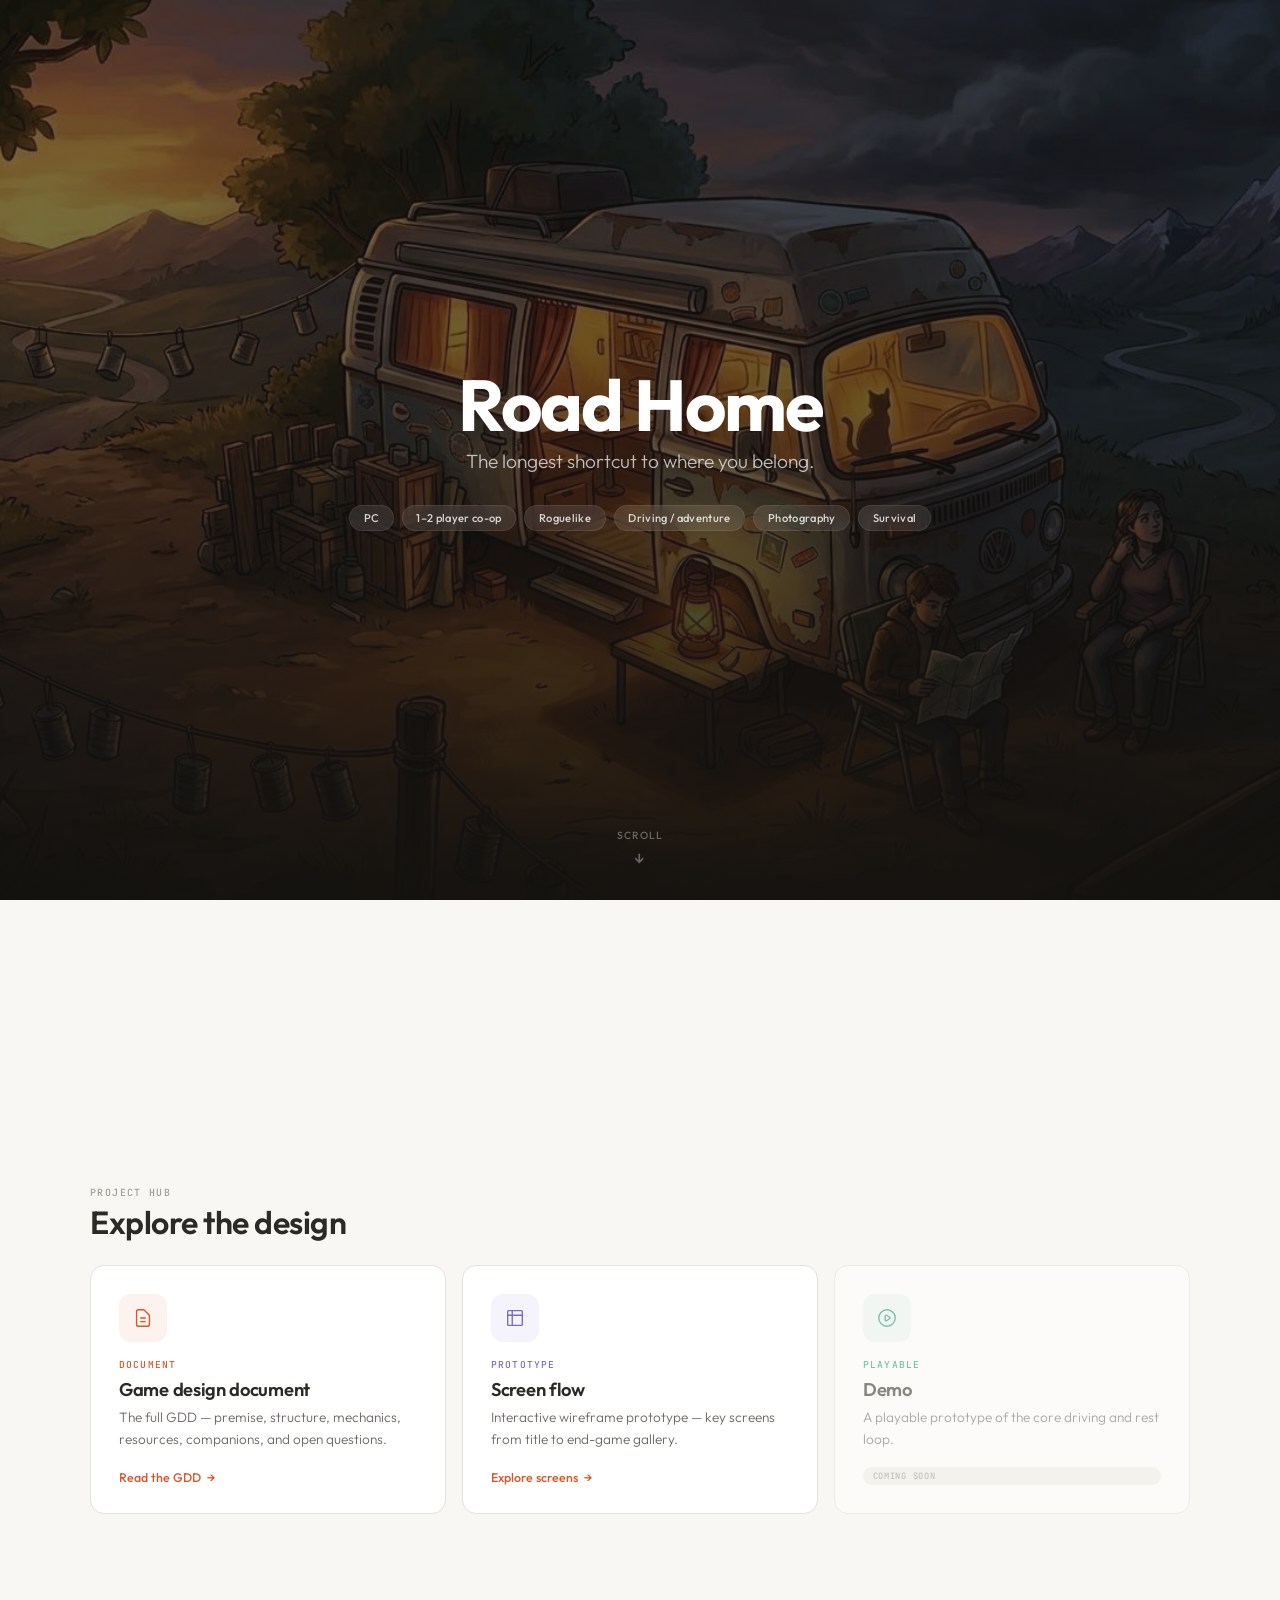
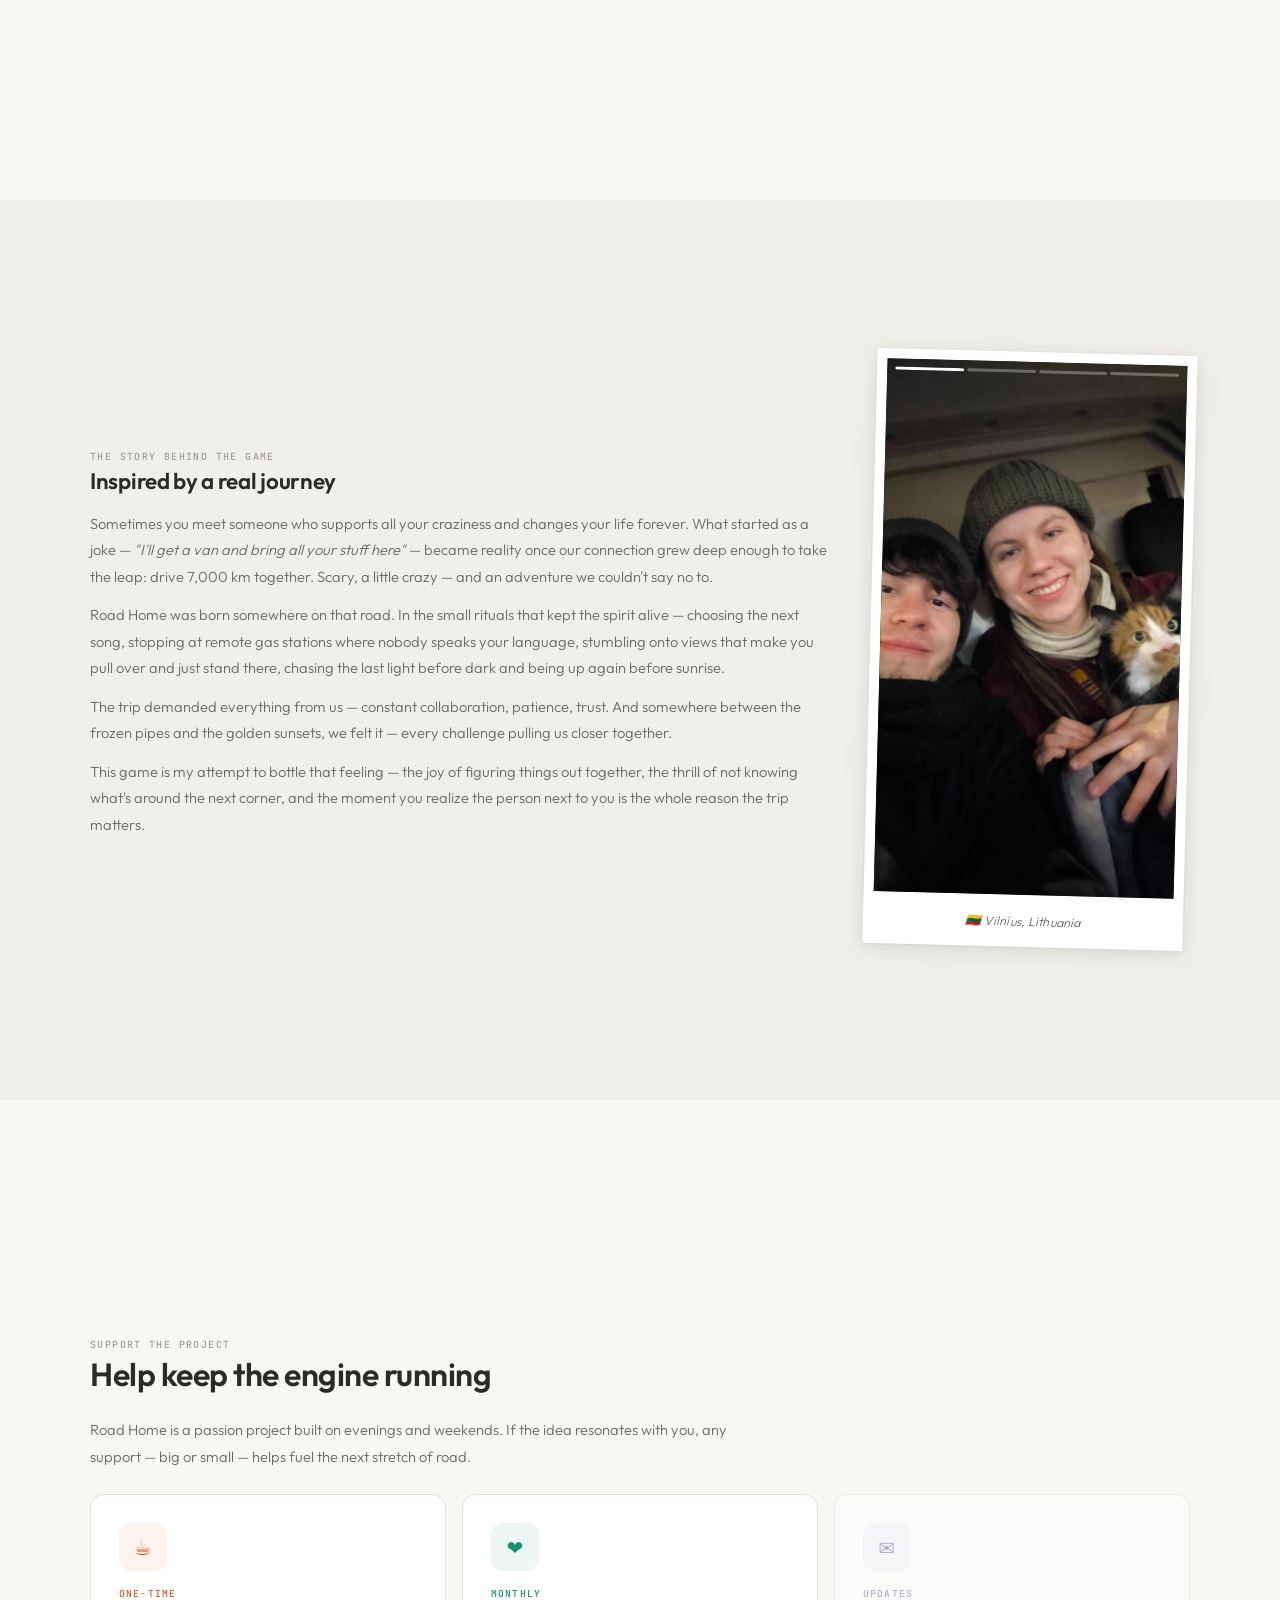
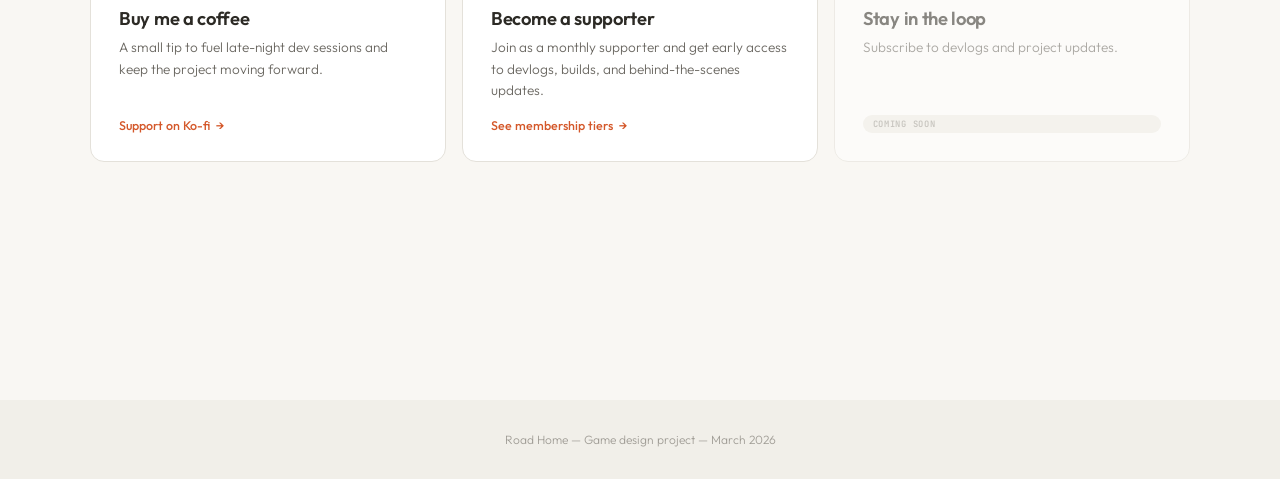
==== index.html @ 2ea9db60 "Update support section title and copy to match road trip theme Co-Authored-By: Claude Opus 4.6 (1M c" ====
<!DOCTYPE html>
<html lang="en">
<head>
<meta charset="UTF-8">
<meta name="viewport" content="width=device-width, initial-scale=1.0">
<title>Road Home — Game Hub</title>
<link href="https://fonts.googleapis.com/css2?family=Outfit:wght@300;400;500;600;700&family=JetBrains+Mono:wght@400;500&display=swap" rel="stylesheet">
<link rel="stylesheet" href="shared-nav.css">
<style>
  :root {
    --bg: #F9F7F3;
    --card: #FFFFFF;
    --surface: #F1EFE9;
    --text: #2C2A25;
    --muted: #6B6862;
    --faint: #A09D96;
    --border: #E4E1DA;
    --accent: #D4582A;
    --accent-soft: rgba(212,88,42,0.08);
    --teal: #1A8F6E;
    --teal-soft: rgba(26,143,110,0.08);
    --purple: #7C6BC4;
    --purple-soft: rgba(124,107,196,0.08);
    --amber: #B8780F;
    --amber-soft: rgba(184,120,15,0.08);
    --font: 'Outfit', system-ui, sans-serif;
    --mono: 'JetBrains Mono', monospace;
  }
  * { margin:0; padding:0; box-sizing:border-box; }
  html {
    overflow-x: hidden;
    background: #1a1815;
    overscroll-behavior-y: none;
  }
  body {
    font-family: var(--font);
    background: #1a1815;
    color: var(--text);
    -webkit-font-smoothing: antialiased;
    overscroll-behavior-y: none;
  }
  ::selection { background: var(--accent); color: #fff; }

  /* Dark theme overrides for nav header */
  .nav-header {
    background: rgba(26,24,21,0.85);
    backdrop-filter: blur(12px);
    -webkit-backdrop-filter: blur(12px);
    border-bottom: 1px solid rgba(255,255,255,0.08);
    opacity: 0;
    pointer-events: none;
    transform: translateY(-100%);
    transition: opacity 0.3s, transform 0.3s;
  }
  .nav-header.visible {
    opacity: 1;
    pointer-events: auto;
    transform: translateY(0);
  }
  .nav-header-title { color: #fff; }
  .nav-header-tabs a { color: rgba(255,255,255,0.5); }
  .nav-header-tabs a:hover { color: #fff; background: rgba(255,255,255,0.08); }
  .nav-sep { color: rgba(255,255,255,0.15); }
  .nav-tab-locked { color: rgba(255,255,255,0.25); }

  .fullscreen {
    min-height: 100vh;
    display: flex;
    align-items: center;
    justify-content: center;
    position: relative;
    overflow: hidden;
  }

  /* === HERO === */
  .hero { background: #1a1815; }
  .hero-bg {
    position: absolute;
    inset: 0;
    background-size: cover;
    background-position: center;
    opacity: 0.7;
  }
  .hero-overlay {
    position: absolute;
    inset: 0;
    background: linear-gradient(to top, rgba(20,18,15,0.95) 0%, rgba(20,18,15,0.5) 50%, rgba(20,18,15,0.3) 100%);
  }
  .hero-content {
    position: relative;
    z-index: 1;
    text-align: center;
    padding: 2rem;
    max-width: 700px;
  }
  .hero h1 {
    font-size: 4.5rem;
    font-weight: 700;
    letter-spacing: -2px;
    line-height: 1;
    color: #fff;
    margin-bottom: 0.5rem;
  }
  .hero .tagline {
    font-size: 1.2rem;
    font-weight: 300;
    color: rgba(255,255,255,0.7);
    margin-bottom: 2rem;
  }
  .hero-meta {
    display: flex;
    justify-content: center;
    gap: 0.5rem;
    flex-wrap: wrap;
  }
  .hero-pill {
    font-size: 0.7rem;
    font-weight: 500;
    padding: 0.3rem 0.85rem;
    border-radius: 100px;
    background: rgba(255,255,255,0.1);
    color: rgba(255,255,255,0.8);
    backdrop-filter: blur(8px);
    border: 1px solid rgba(255,255,255,0.08);
    letter-spacing: 0.03em;
  }
  .scroll-hint {
    position: absolute;
    bottom: 2rem;
    left: 50%;
    transform: translateX(-50%);
    z-index: 1;
    display: flex;
    flex-direction: column;
    align-items: center;
    gap: 0.4rem;
    color: rgba(255,255,255,0.35);
    font-size: 0.65rem;
    letter-spacing: 0.1em;
    text-transform: uppercase;
    font-weight: 500;
    animation: bob 2s ease-in-out infinite;
  }
  @keyframes bob { 0%,100%{transform:translateX(-50%) translateY(0)} 50%{transform:translateX(-50%) translateY(6px)} }
  .scroll-arrow { font-size: 1rem; }

  /* === SECTIONS === */
  .section-screen {
    min-height: 100vh;
    display: flex;
    align-items: center;
    justify-content: center;
    padding: 4rem 2rem;
  }
  .section-inner {
    max-width: 1100px;
    width: 100%;
  }
  .section-label {
    font-family: var(--mono);
    font-size: 0.62rem;
    font-weight: 500;
    text-transform: uppercase;
    letter-spacing: 0.14em;
    color: var(--faint);
    margin-bottom: 0.25rem;
  }
  .section-label + .story-content {
    margin-top: 0;
  }
  .section-title {
    font-size: 2rem;
    font-weight: 600;
    letter-spacing: -0.5px;
    line-height: 1.2;
    margin-bottom: 1.5rem;
  }

  /* === HUB CARDS === */
  .hub-grid {
    display: grid;
    grid-template-columns: 1fr 1fr 1fr;
    gap: 1rem;
  }
  @media (max-width: 700px) { .hub-grid { grid-template-columns: 1fr; } }
  .hub-card {
    background: var(--card);
    border: 1px solid var(--border);
    border-radius: 14px;
    padding: 1.75rem;
    text-decoration: none;
    color: var(--text);
    transition: all 0.2s;
    display: flex;
    flex-direction: column;
    position: relative;
    overflow: hidden;
  }
  .hub-card:hover {
    border-color: var(--accent);
    transform: translateY(-2px);
    box-shadow: 0 8px 30px rgba(0,0,0,0.06);
  }
  .hub-card.disabled {
    opacity: 0.55;
    pointer-events: none;
  }
  .hub-card.disabled:hover {
    border-color: var(--border);
    transform: none;
    box-shadow: none;
  }
  .hub-icon {
    width: 48px;
    height: 48px;
    border-radius: 12px;
    display: flex;
    align-items: center;
    justify-content: center;
    margin-bottom: 1rem;
    font-size: 20px;
  }
  .hub-badge {
    font-family: var(--mono);
    font-size: 0.6rem;
    font-weight: 500;
    text-transform: uppercase;
    letter-spacing: 0.12em;
    margin-bottom: 0.5rem;
  }
  .hub-card h2 {
    font-size: 1.15rem;
    font-weight: 600;
    letter-spacing: -0.3px;
    margin-bottom: 0.4rem;
    line-height: 1.2;
  }
  .hub-card p {
    font-size: 0.85rem;
    color: var(--muted);
    font-weight: 300;
    line-height: 1.6;
    flex: 1;
  }
  .hub-arrow {
    margin-top: 1rem;
    font-size: 0.78rem;
    font-weight: 500;
    color: var(--accent);
    display: flex;
    align-items: center;
    gap: 0.4rem;
    transition: gap 0.15s;
  }
  .hub-card:hover .hub-arrow { gap: 0.6rem; }
  .coming-soon {
    display: inline-block;
    font-family: var(--mono);
    font-size: 0.55rem;
    font-weight: 600;
    text-transform: uppercase;
    letter-spacing: 0.08em;
    padding: 0.2rem 0.6rem;
    border-radius: 100px;
    background: var(--surface);
    color: var(--faint);
    margin-top: 1rem;
  }

  /* === STORY === */
  .story-content {
    display: grid;
    grid-template-columns: 1fr 320px;
    gap: 2.5rem;
    align-items: center;
  }
  @media (max-width: 900px) {
    .story-content { grid-template-columns: 1fr; }
    .story-carousel { justify-self: center; max-width: 300px; }
  }
  .story-text h3 {
    font-size: 1.4rem;
    font-weight: 600;
    margin-top: 0;
    margin-bottom: 1rem;
    letter-spacing: -0.3px;
  }
  .story-text p {
    font-size: 0.92rem;
    color: var(--muted);
    font-weight: 300;
    line-height: 1.8;
    margin-bottom: 0.75rem;
  }

  /* Polaroid carousel */
  .story-carousel {
    position: relative;
    background: #fff;
    padding: 10px 10px 52px;
    box-shadow: 0 4px 24px rgba(0,0,0,0.10), 0 1px 4px rgba(0,0,0,0.06);
    transform: rotate(1.5deg);
  }
  .polaroid-photo-wrap {
    position: relative;
    aspect-ratio: 9/16;
    overflow: hidden;
    background: #1a1815;
  }
  .polaroid-photo-wrap img {
    width: 100%;
    height: 100%;
    object-fit: cover;
    display: block;
    transition: opacity 0.4s ease;
  }
  .polaroid-photo-wrap img.hidden { opacity: 0; position: absolute; inset: 0; }
  .polaroid-photo-wrap img.active { opacity: 1; position: relative; }
  .polaroid-label {
    position: absolute;
    bottom: 0;
    left: 0;
    right: 0;
    height: 52px;
    display: flex;
    align-items: center;
    justify-content: center;
    font-size: 0.78rem;
    font-weight: 300;
    color: var(--muted);
    letter-spacing: 0.02em;
    font-style: italic;
  }

  /* Story progress bars */
  .story-progress {
    display: flex;
    gap: 3px;
    padding: 8px 8px 0;
    position: absolute;
    top: 0;
    left: 0;
    right: 0;
    z-index: 2;
  }
  .story-bar {
    flex: 1;
    height: 2.5px;
    background: rgba(255,255,255,0.3);
    border-radius: 2px;
    overflow: hidden;
    cursor: pointer;
  }
  .story-bar-fill {
    height: 100%;
    background: #fff;
    border-radius: 2px;
    width: 0%;
    transition: width 0.1s linear;
  }
  .story-bar.done .story-bar-fill { width: 100%; }
  .story-bar.active .story-bar-fill { width: 0%; animation: storyFill 5s linear forwards; }

  @keyframes storyFill { from { width: 0%; } to { width: 100%; } }

  /* Tap to navigate */
  .story-nav {
    position: absolute;
    inset: 0;
    display: flex;
    z-index: 1;
  }
  .story-nav-left, .story-nav-right {
    flex: 1;
    cursor: pointer;
  }

  /* === SUPPORT === */
  .support-grid {
    display: grid;
    grid-template-columns: 1fr 1fr 1fr;
    gap: 1rem;
    margin-top: 0.5rem;
  }
  @media (max-width: 700px) { .support-grid { grid-template-columns: 1fr; } }
  .support-card {
    background: var(--card);
    border: 1px solid var(--border);
    border-radius: 14px;
    padding: 1.75rem;
    text-decoration: none;
    color: var(--text);
    transition: all 0.2s;
    display: flex;
    flex-direction: column;
  }
  .support-card:hover {
    border-color: var(--accent);
    transform: translateY(-2px);
    box-shadow: 0 8px 30px rgba(0,0,0,0.06);
  }
  .support-card .hub-icon { margin-bottom: 1rem; }
  .support-card h2 {
    font-size: 1.15rem;
    font-weight: 600;
    letter-spacing: -0.3px;
    margin-bottom: 0.4rem;
    line-height: 1.2;
  }
  .support-card p {
    font-size: 0.85rem;
    color: var(--muted);
    font-weight: 300;
    line-height: 1.6;
    flex: 1;
  }
  .support-card .hub-arrow {
    margin-top: 1rem;
    font-size: 0.78rem;
    font-weight: 500;
    color: var(--accent);
    display: flex;
    align-items: center;
    gap: 0.4rem;
    transition: gap 0.15s;
  }
  .support-card:hover .hub-arrow { gap: 0.6rem; }
  .support-card.disabled {
    opacity: 0.55;
    pointer-events: none;
  }
  .support-card.disabled:hover {
    border-color: var(--border);
    transform: none;
    box-shadow: none;
  }
  .support-text {
    font-size: 0.92rem;
    color: var(--muted);
    font-weight: 300;
    line-height: 1.8;
    margin-bottom: 1.5rem;
    max-width: 640px;
  }

  .footer {
    text-align: center;
    padding: 2rem;
    font-size: 0.75rem;
    color: var(--faint);
    font-weight: 300;
    background: var(--surface);
  }
</style>
</head>
<body>

<script src="shared-nav.js"></script>

<!-- HERO: full screen -->
<div class="fullscreen hero">
  <div class="hero-bg" style="background-image:url('images/van-campsite-night.jpg')"></div>
  <div class="hero-overlay"></div>
  <div class="hero-content">
    <h1>Road Home</h1>
    <p class="tagline">The longest shortcut to where you belong.</p>
    <div class="hero-meta">
      <span class="hero-pill">PC</span>
      <span class="hero-pill">1–2 player co-op</span>
      <span class="hero-pill">Roguelike</span>
      <span class="hero-pill">Driving / adventure</span>
      <span class="hero-pill">Photography</span>
      <span class="hero-pill">Survival</span>
    </div>
  </div>
  <div class="scroll-hint">
    <span>Scroll</span>
    <span class="scroll-arrow">&darr;</span>
  </div>
</div>

<!-- PROJECT HUB: full screen -->
<div class="section-screen" style="background:var(--bg)">
  <div class="section-inner">
    <div class="section-label">Project hub</div>
    <div class="section-title">Explore the design</div>
    <div class="hub-grid">
      <a class="hub-card" href="gdd.html">
        <div class="hub-icon" style="background:var(--accent-soft);color:var(--accent)">
          <svg width="22" height="22" fill="none" stroke="currentColor" stroke-width="1.5" viewBox="0 0 24 24"><path d="M9 12h6m-6 4h6m2 5H7a2 2 0 01-2-2V5a2 2 0 012-2h5.586a1 1 0 01.707.293l5.414 5.414a1 1 0 01.293.707V19a2 2 0 01-2 2z"/></svg>
        </div>
        <div class="hub-badge" style="color:var(--accent)">Document</div>
        <h2>Game design document</h2>
        <p>The full GDD — premise, structure, mechanics, resources, companions, and open questions.</p>
        <div class="hub-arrow">Read the GDD <span>&rarr;</span></div>
      </a>
      <a class="hub-card" href="screen-flow.html">
        <div class="hub-icon" style="background:var(--purple-soft);color:var(--purple)">
          <svg width="22" height="22" fill="none" stroke="currentColor" stroke-width="1.5" viewBox="0 0 24 24"><path d="M4 5a1 1 0 011-1h14a1 1 0 011 1v14a1 1 0 01-1 1H5a1 1 0 01-1-1V5z"/><path d="M4 9h16M9 4v16"/></svg>
        </div>
        <div class="hub-badge" style="color:var(--purple)">Prototype</div>
        <h2>Screen flow</h2>
        <p>Interactive wireframe prototype — key screens from title to end-game gallery.</p>
        <div class="hub-arrow">Explore screens <span>&rarr;</span></div>
      </a>
      <div class="hub-card disabled">
        <div class="hub-icon" style="background:var(--teal-soft);color:var(--teal)">
          <svg width="22" height="22" fill="none" stroke="currentColor" stroke-width="1.5" viewBox="0 0 24 24"><path d="M14.752 11.168l-3.197-2.132A1 1 0 0010 9.87v4.263a1 1 0 001.555.832l3.197-2.132a1 1 0 000-1.664z"/><path d="M21 12a9 9 0 11-18 0 9 9 0 0118 0z"/></svg>
        </div>
        <div class="hub-badge" style="color:var(--teal)">Playable</div>
        <h2>Demo</h2>
        <p>A playable prototype of the core driving and rest loop.</p>
        <div class="coming-soon">Coming soon</div>
      </div>
    </div>
  </div>
</div>

<!-- STORY: full screen -->
<div class="section-screen" style="background:var(--surface)">
  <div class="section-inner">
    <div class="story-content">
      <div class="story-text">
        <div class="section-label">The story behind the game</div>
        <h3>Inspired by a real journey</h3>
        <p>Sometimes you meet someone who supports all your craziness and changes your life forever. What started as a joke — <em>"I'll get a van and bring all your stuff here"</em> — became reality once our connection grew deep enough to take the leap: drive 7,000 km together. Scary, a little crazy — and an adventure we couldn't say no to.</p>
        <p>Road Home was born somewhere on that road. In the small rituals that kept the spirit alive — choosing the next song, stopping at remote gas stations where nobody speaks your language, stumbling onto views that make you pull over and just stand there, chasing the last light before dark and being up again before sunrise.</p>
        <p>The trip demanded everything from us — constant collaboration, patience, trust. And somewhere between the frozen pipes and the golden sunsets, we felt it — every challenge pulling us closer together.</p>
        <p>This game is my attempt to bottle that feeling — the joy of figuring things out together, the thrill of not knowing what's around the next corner, and the moment you realize the person next to you is the whole reason the trip matters.</p>
      </div>
      <div class="story-carousel" id="storyCarousel">
        <div class="polaroid-photo-wrap">
          <div class="story-progress" id="storyProgress"></div>
          <div class="story-nav">
            <div class="story-nav-left" onclick="storyPrev()"></div>
            <div class="story-nav-right" onclick="storyNext()"></div>
          </div>
          <img class="active" src="images/gallery/AAXC3657.JPG" alt="The crew — us and the cat in the van" data-location="🇱🇹 Vilnius, Lithuania">
          <img class="hidden" src="images/gallery/IMG_0976.jpg" alt="Sunset by the road" data-location="🇪🇸 Calella de Palafrugell, Spain">
          <img class="hidden" src="images/gallery/IMG_1047.jpg" alt="Morning coffee with a view" data-location="🇪🇸 Tossa de Mar, Spain">
          <img class="hidden" src="images/gallery/IMG_1834.jpg" alt="Carrying the cat at the station" data-location="🇵🇱 Warsaw, Poland">
        </div>
        <div class="polaroid-label" id="polaroidLabel"></div>
      </div>
    </div>
  </div>
</div>

<!-- SUPPORT -->
<div class="section-screen" style="background:var(--bg)">
  <div class="section-inner">
    <div class="section-label">Support the project</div>
    <div class="section-title">Help keep the engine running</div>
    <p class="support-text">Road Home is a passion project built on evenings and weekends. If the idea resonates with you, any support — big or small — helps fuel the next stretch of road.</p>
    <div class="support-grid">
      <a class="support-card" href="https://ko-fi.com/landosilva" target="_blank">
        <div class="hub-icon" style="background:var(--accent-soft);color:var(--accent);">&#9749;</div>
        <div class="hub-badge" style="color:var(--accent);">One-time</div>
        <h2>Buy me a coffee</h2>
        <p>A small tip to fuel late-night dev sessions and keep the project moving forward.</p>
        <div class="hub-arrow">Support on Ko-fi <span>&rarr;</span></div>
      </a>
      <a class="support-card" href="https://ko-fi.com/landosilva/tiers" target="_blank">
        <div class="hub-icon" style="background:var(--teal-soft);color:var(--teal);">&#10084;</div>
        <div class="hub-badge" style="color:var(--teal);">Monthly</div>
        <h2>Become a supporter</h2>
        <p>Join as a monthly supporter and get early access to devlogs, builds, and behind-the-scenes updates.</p>
        <div class="hub-arrow">See membership tiers <span>&rarr;</span></div>
      </a>
      <div class="support-card disabled">
        <div class="hub-icon" style="background:var(--purple-soft);color:var(--purple);">&#9993;</div>
        <div class="hub-badge" style="color:var(--purple);">Updates</div>
        <h2>Stay in the loop</h2>
        <p>Subscribe to devlogs and project updates.</p>
        <div class="coming-soon">Coming soon</div>
      </div>
    </div>
  </div>
</div>

<div class="footer">Road Home &mdash; Game design project &mdash; March 2026</div>

<script>
const navHeader = document.querySelector('.nav-header');
window.addEventListener('scroll', () => {
  navHeader.classList.toggle('visible', window.scrollY > window.innerHeight * 0.6);
});

// Stories carousel
(function() {
  const carousel = document.getElementById('storyCarousel');
  const photoWrap = carousel.querySelector('.polaroid-photo-wrap');
  const progressBar = document.getElementById('storyProgress');
  const locationLabel = document.getElementById('polaroidLabel');
  let current = 0;
  let timer = null;
  const DURATION = 5000;

  // Shuffle photo order on each page load
  const imgArray = Array.from(photoWrap.querySelectorAll('img'));
  for (let i = imgArray.length - 1; i > 0; i--) {
    const j = Math.floor(Math.random() * (i + 1));
    [imgArray[i], imgArray[j]] = [imgArray[j], imgArray[i]];
  }
  imgArray.forEach((img, i) => {
    img.className = i === 0 ? 'active' : 'hidden';
    photoWrap.appendChild(img);
  });
  const imgs = photoWrap.querySelectorAll('img');

  // Build progress bars
  imgs.forEach((_, i) => {
    const bar = document.createElement('div');
    bar.className = 'story-bar';
    bar.innerHTML = '<div class="story-bar-fill"></div>';
    bar.addEventListener('click', (e) => { e.stopPropagation(); goTo(i); });
    progressBar.appendChild(bar);
  });

  function goTo(index) {
    if (index < 0) index = 0;
    if (index >= imgs.length) index = 0; // loop back
    current = index;
    imgs.forEach((img, i) => {
      img.className = i === current ? 'active' : 'hidden';
    });
    const bars = progressBar.querySelectorAll('.story-bar');
    bars.forEach((bar, i) => {
      bar.className = 'story-bar' + (i < current ? ' done' : i === current ? ' active' : '');
      // Reset animation by cloning
      if (i === current) {
        const fill = bar.querySelector('.story-bar-fill');
        const newFill = fill.cloneNode(true);
        bar.replaceChild(newFill, fill);
        // Force reflow
        void newFill.offsetWidth;
        bar.className = 'story-bar active';
      }
    });
    // Update location label
    locationLabel.textContent = imgs[current].dataset.location || '';
    clearTimeout(timer);
    timer = setTimeout(() => goTo(current + 1), DURATION);
  }

  window.storyNext = () => goTo(current + 1);
  window.storyPrev = () => goTo(current - 1);

  goTo(0);
})();
</script>
</body>
</html>
---- shared-nav.css ----
/* Shared navigation header styles */
.nav-header {
  position: fixed;
  top: 0; left: 0; right: 0;
  height: 48px;
  background: var(--card, #FFFFFF);
  border-bottom: 1px solid var(--border, #E4E1DA);
  display: flex;
  align-items: center;
  justify-content: space-between;
  padding: 0 1.5rem;
  z-index: 200;
  font-size: 0.82rem;
}
.nav-header-title {
  font-weight: 600;
  letter-spacing: -0.3px;
  color: var(--text, #2C2A25);
  font-size: 0.95rem;
  text-decoration: none;
  transition: color 0.15s;
}
.nav-header-title:hover { color: var(--accent, #D4582A); }
.nav-header-tabs {
  display: flex;
  align-items: center;
  gap: 0.25rem;
}
.nav-header-tabs a {
  text-decoration: none;
  color: var(--muted, #6B6862);
  font-size: 0.8rem;
  font-weight: 400;
  padding: 0.35rem 0.75rem;
  border-radius: 6px;
  transition: all 0.15s;
}
.nav-header-tabs a:hover { color: var(--text, #2C2A25); background: var(--surface, #F1EFE9); }
.nav-header-tabs a.active {
  color: var(--accent, #D4582A);
  font-weight: 500;
}
.nav-sep {
  color: var(--border, #E4E1DA);
  font-size: 0.7rem;
  user-select: none;
}
.nav-tab-locked {
  color: var(--faint, #A09D96);
  opacity: 0.5;
  font-size: 0.8rem;
  font-weight: 400;
  padding: 0.35rem 0.75rem;
  cursor: default;
}
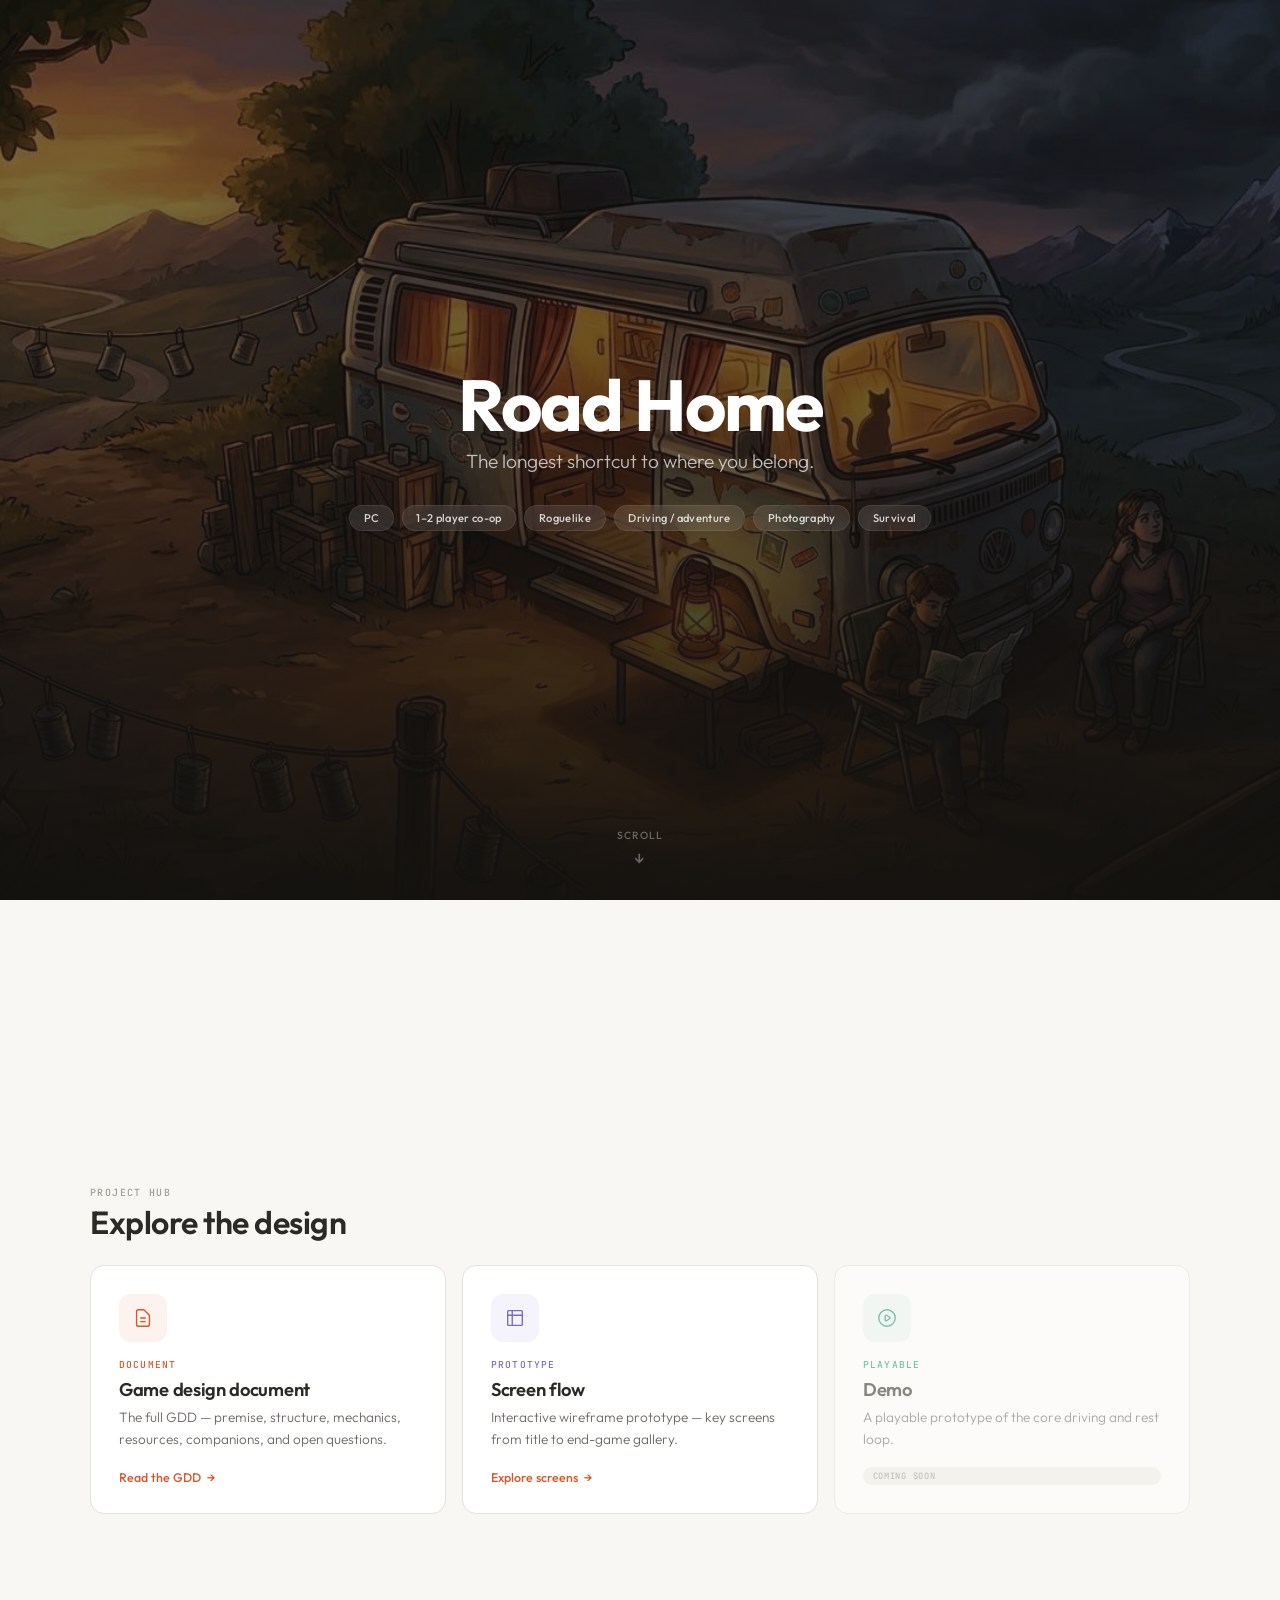
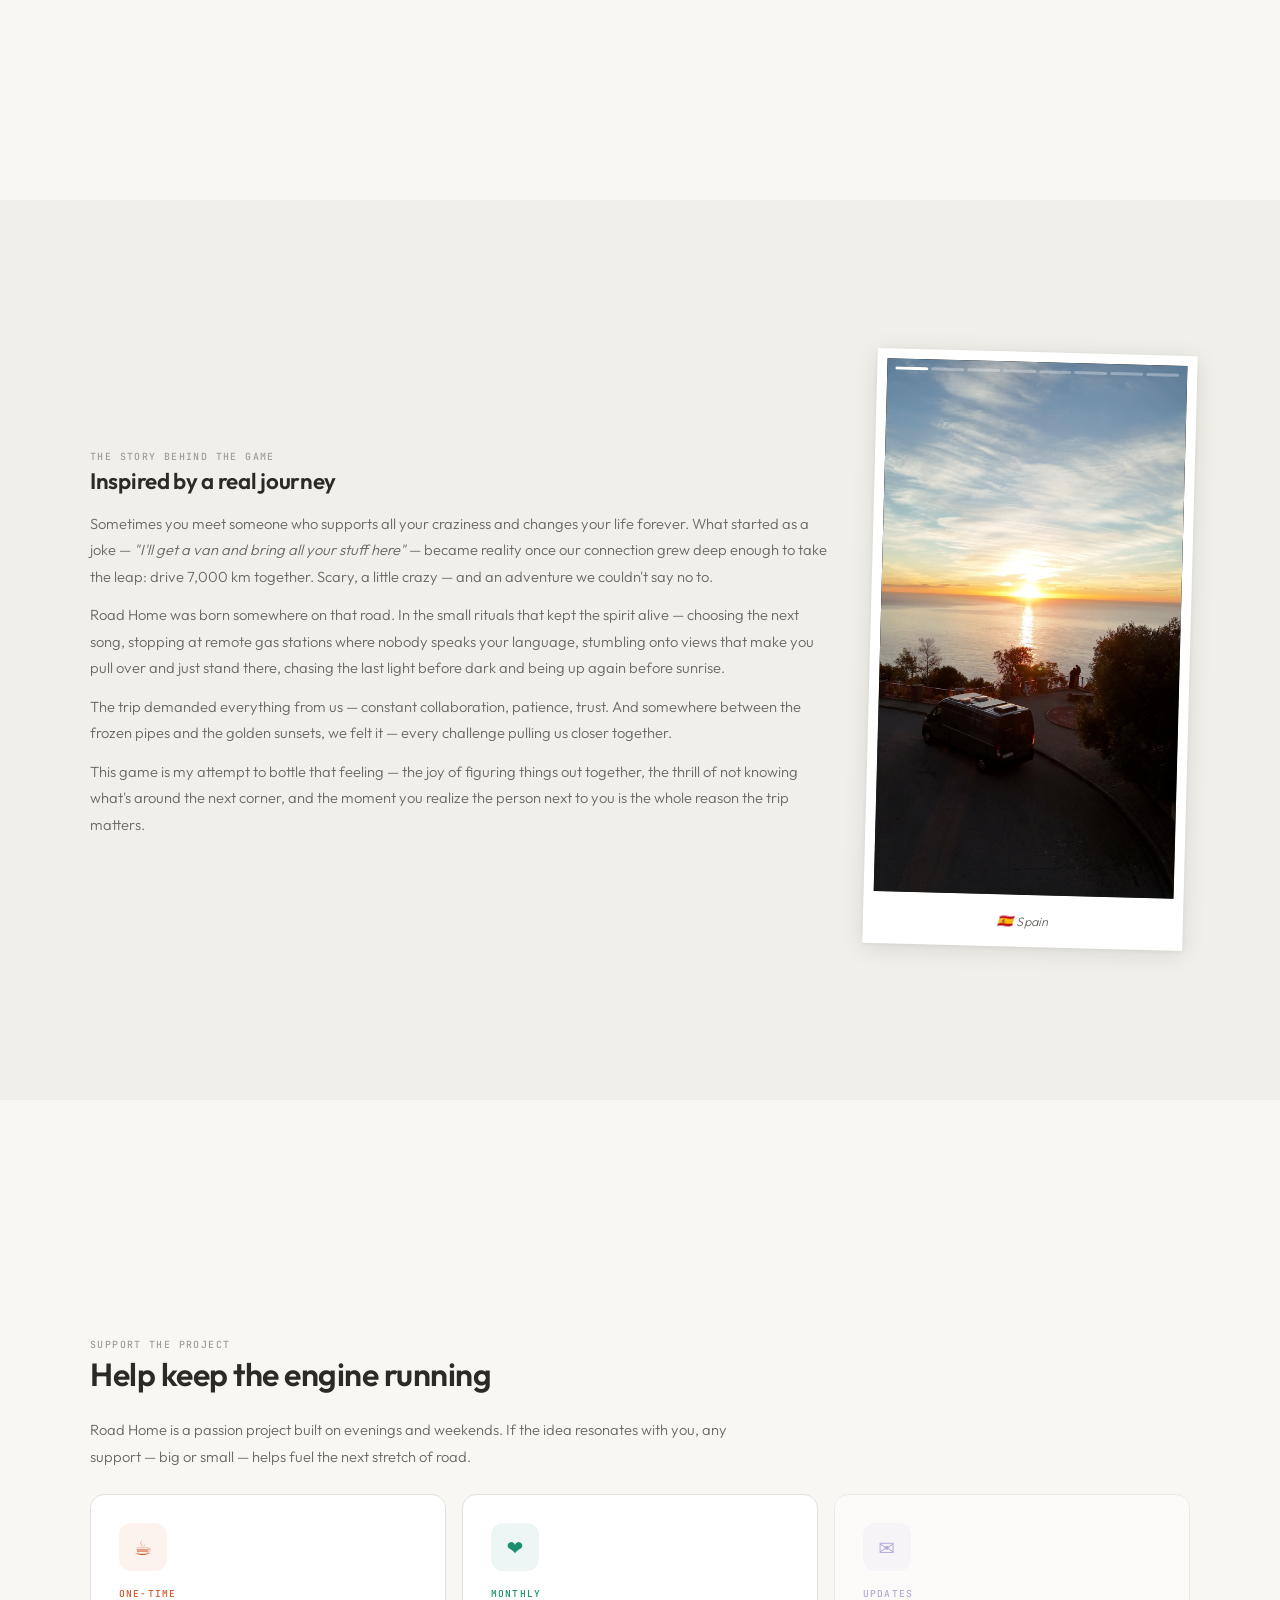
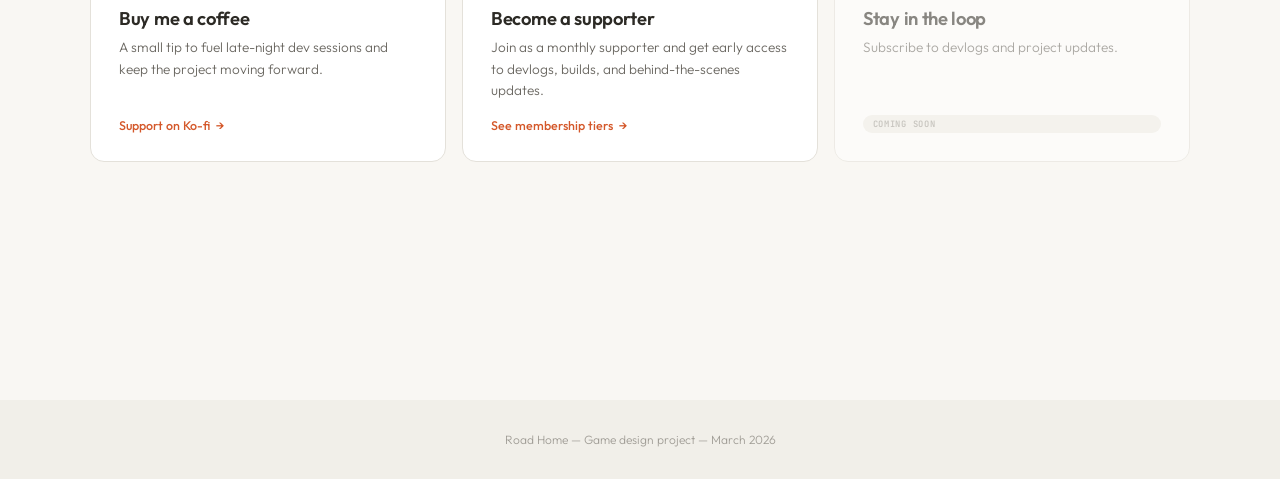
==== commit 6000ee62: "Rename gallery images to descriptive names and update carousel Replaced cryptic camera filenames (AA" ====
--- a/index.html
+++ b/index.html
@@ -535,10 +535,14 @@
             <div class="story-nav-left" onclick="storyPrev()"></div>
             <div class="story-nav-right" onclick="storyNext()"></div>
           </div>
-          <img class="active" src="images/gallery/AAXC3657.JPG" alt="The crew — us and the cat in the van" data-location="🇱🇹 Vilnius, Lithuania">
-          <img class="hidden" src="images/gallery/IMG_0976.jpg" alt="Sunset by the road" data-location="🇪🇸 Calella de Palafrugell, Spain">
-          <img class="hidden" src="images/gallery/IMG_1047.jpg" alt="Morning coffee with a view" data-location="🇪🇸 Tossa de Mar, Spain">
-          <img class="hidden" src="images/gallery/IMG_1834.jpg" alt="Carrying the cat at the station" data-location="🇵🇱 Warsaw, Poland">
+          <img class="active" src="images/gallery/the-crew-in-the-van.jpg" alt="The crew — us and the cat in the van" data-location="🇱🇹 Vilnius, Lithuania">
+          <img class="hidden" src="images/gallery/sunset-by-the-road.jpg" alt="Sunset by the road" data-location="🇪🇸 Calella de Palafrugell, Spain">
+          <img class="hidden" src="images/gallery/van-meets-dinosaur.jpg" alt="The van parked next to a giant dinosaur statue" data-location="🇪🇸 Spain">
+          <img class="hidden" src="images/gallery/love-heart-on-snowy-windshield.jpg" alt="Love heart drawn on the snowy windshield" data-location="🇱🇹 Lithuania">
+          <img class="hidden" src="images/gallery/posing-by-the-alps.jpg" alt="Posing by the van with the Alps behind" data-location="🇦🇹 Austria">
+          <img class="hidden" src="images/gallery/drone-snowy-forest-road.jpg" alt="Drone shot — van on a snowy forest road" data-location="🇱🇹 Lithuania">
+          <img class="hidden" src="images/gallery/drone-crossing-eu-border.jpg" alt="Drone shot — van crossing an EU border" data-location="🇪🇺 EU Border">
+          <img class="hidden" src="images/gallery/sunset-over-the-sea.jpg" alt="Van parked at a viewpoint, sunset over the sea" data-location="🇪🇸 Spain">
         </div>
         <div class="polaroid-label" id="polaroidLabel"></div>
       </div>
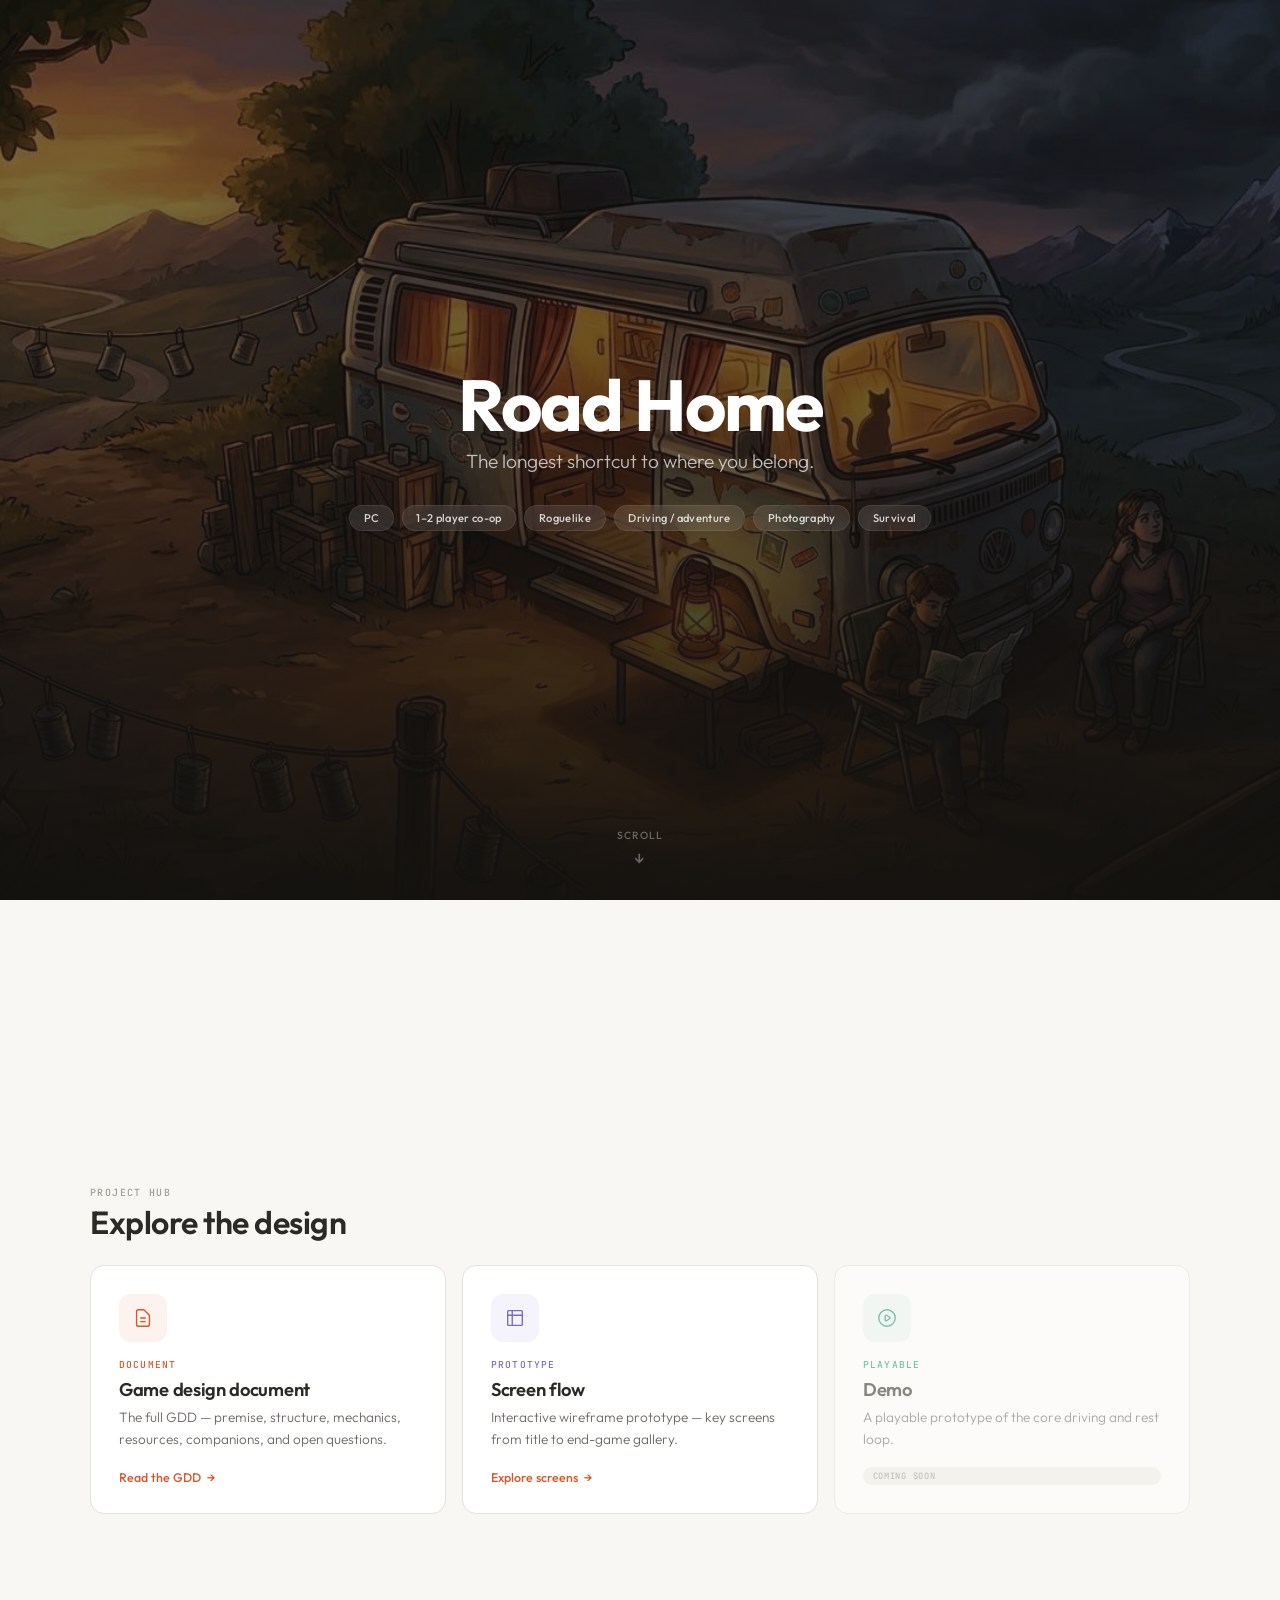
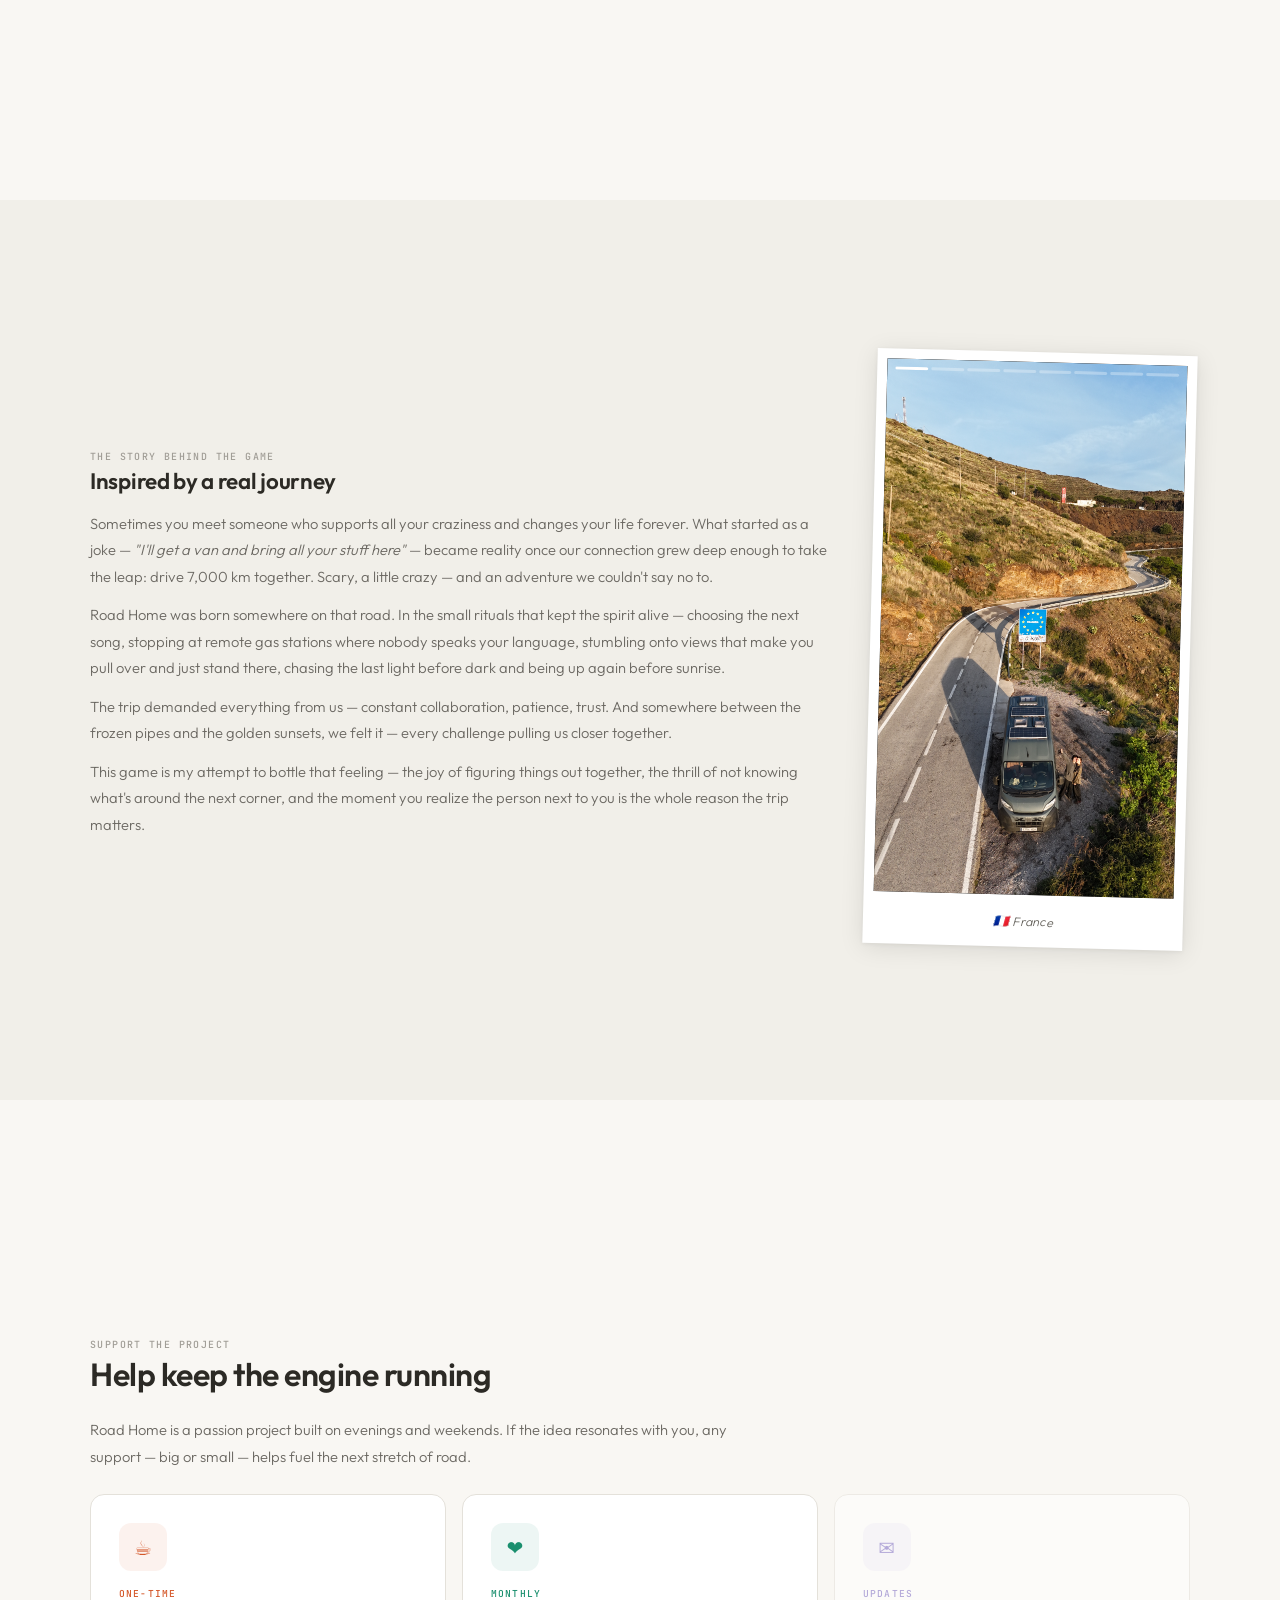
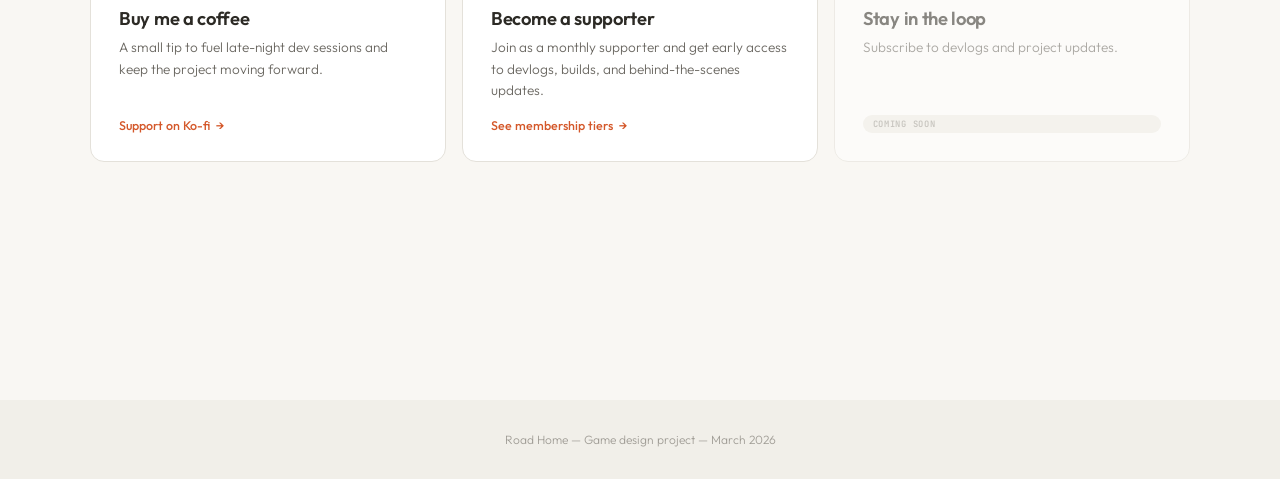
==== commit 9d809064: "Fix gallery locations: dinosaur=Lithuania, border=France, remove city names Co-Authored-By: Claude O" ====
--- a/index.html
+++ b/index.html
@@ -535,13 +535,13 @@
             <div class="story-nav-left" onclick="storyPrev()"></div>
             <div class="story-nav-right" onclick="storyNext()"></div>
           </div>
-          <img class="active" src="images/gallery/the-crew-in-the-van.jpg" alt="The crew — us and the cat in the van" data-location="🇱🇹 Vilnius, Lithuania">
-          <img class="hidden" src="images/gallery/sunset-by-the-road.jpg" alt="Sunset by the road" data-location="🇪🇸 Calella de Palafrugell, Spain">
-          <img class="hidden" src="images/gallery/van-meets-dinosaur.jpg" alt="The van parked next to a giant dinosaur statue" data-location="🇪🇸 Spain">
+          <img class="active" src="images/gallery/the-crew-in-the-van.jpg" alt="The crew — us and the cat in the van" data-location="🇱🇹 Lithuania">
+          <img class="hidden" src="images/gallery/sunset-by-the-road.jpg" alt="Sunset by the road" data-location="🇪🇸 Spain">
+          <img class="hidden" src="images/gallery/van-meets-dinosaur.jpg" alt="The van parked next to a giant dinosaur statue" data-location="🇱🇹 Lithuania">
           <img class="hidden" src="images/gallery/love-heart-on-snowy-windshield.jpg" alt="Love heart drawn on the snowy windshield" data-location="🇱🇹 Lithuania">
           <img class="hidden" src="images/gallery/posing-by-the-alps.jpg" alt="Posing by the van with the Alps behind" data-location="🇦🇹 Austria">
           <img class="hidden" src="images/gallery/drone-snowy-forest-road.jpg" alt="Drone shot — van on a snowy forest road" data-location="🇱🇹 Lithuania">
-          <img class="hidden" src="images/gallery/drone-crossing-eu-border.jpg" alt="Drone shot — van crossing an EU border" data-location="🇪🇺 EU Border">
+          <img class="hidden" src="images/gallery/drone-crossing-eu-border.jpg" alt="Drone shot — van crossing an EU border" data-location="🇫🇷 France">
           <img class="hidden" src="images/gallery/sunset-over-the-sea.jpg" alt="Van parked at a viewpoint, sunset over the sea" data-location="🇪🇸 Spain">
         </div>
         <div class="polaroid-label" id="polaroidLabel"></div>
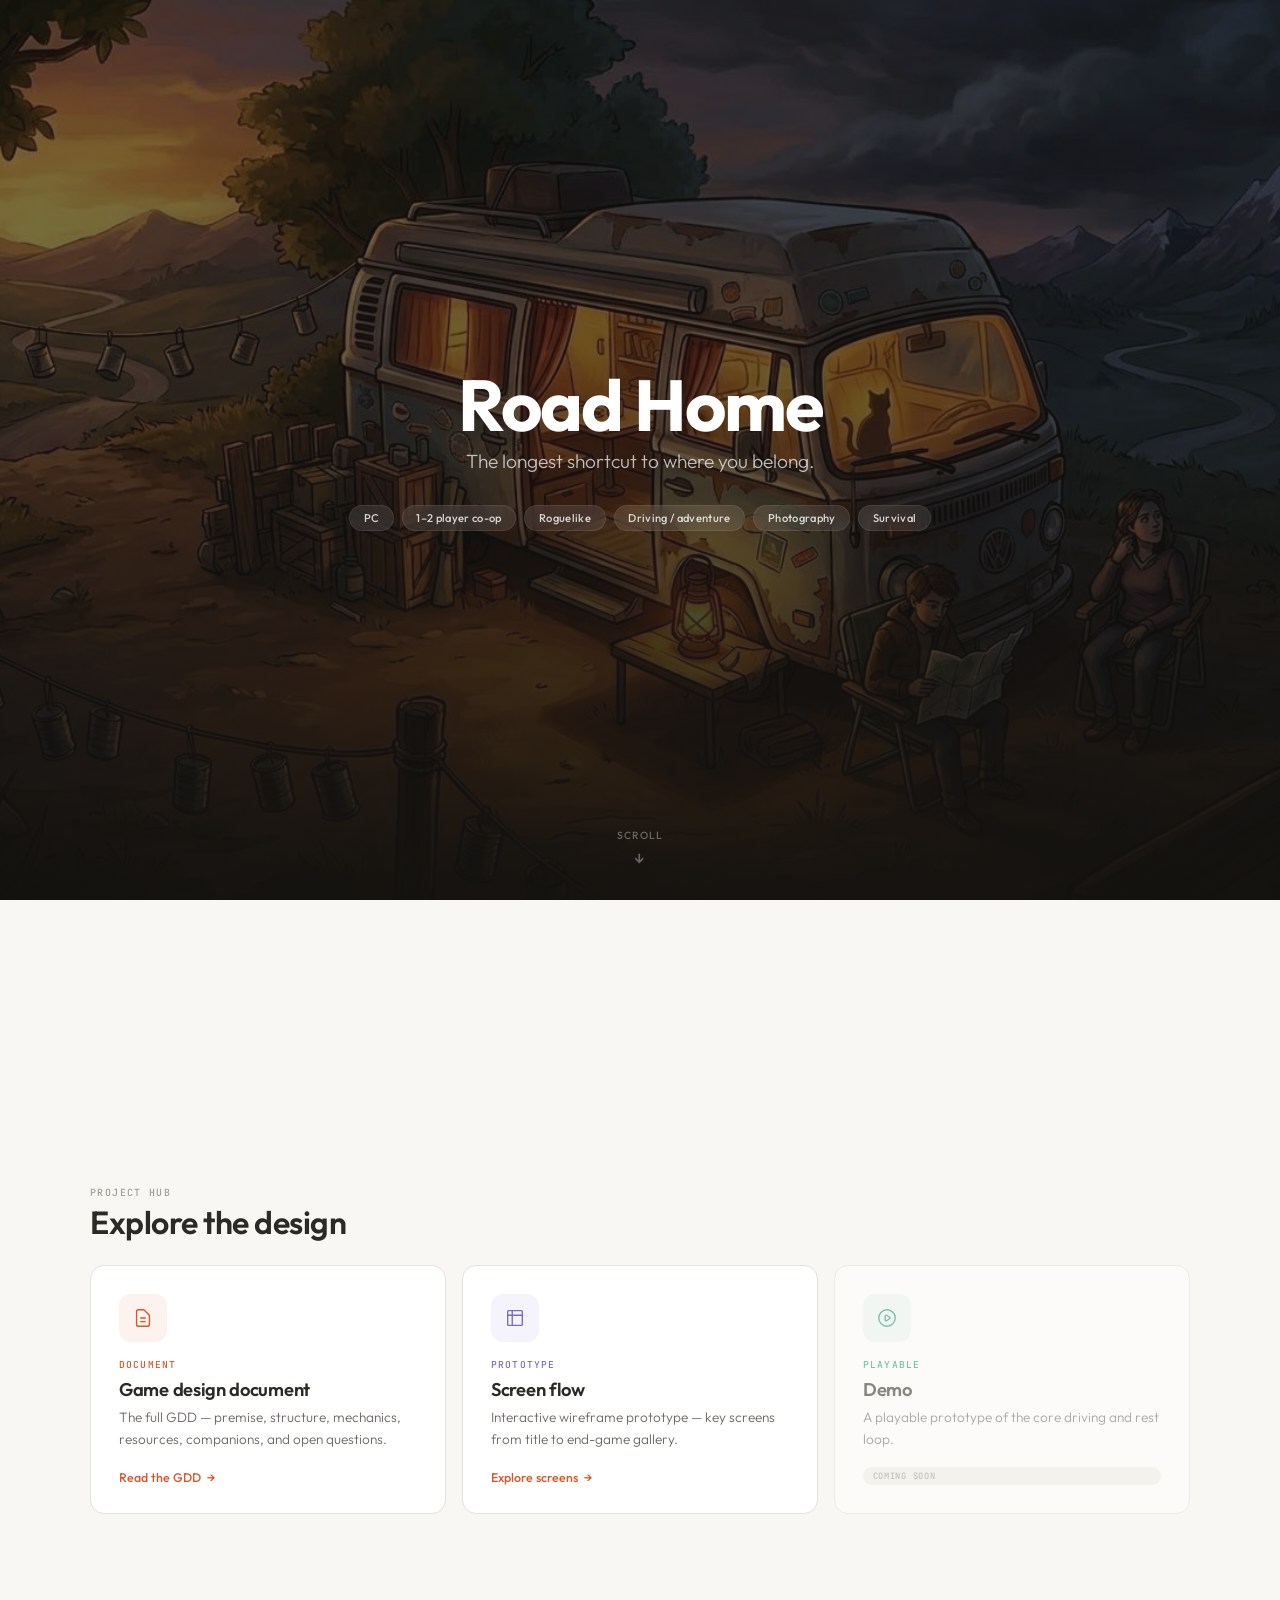
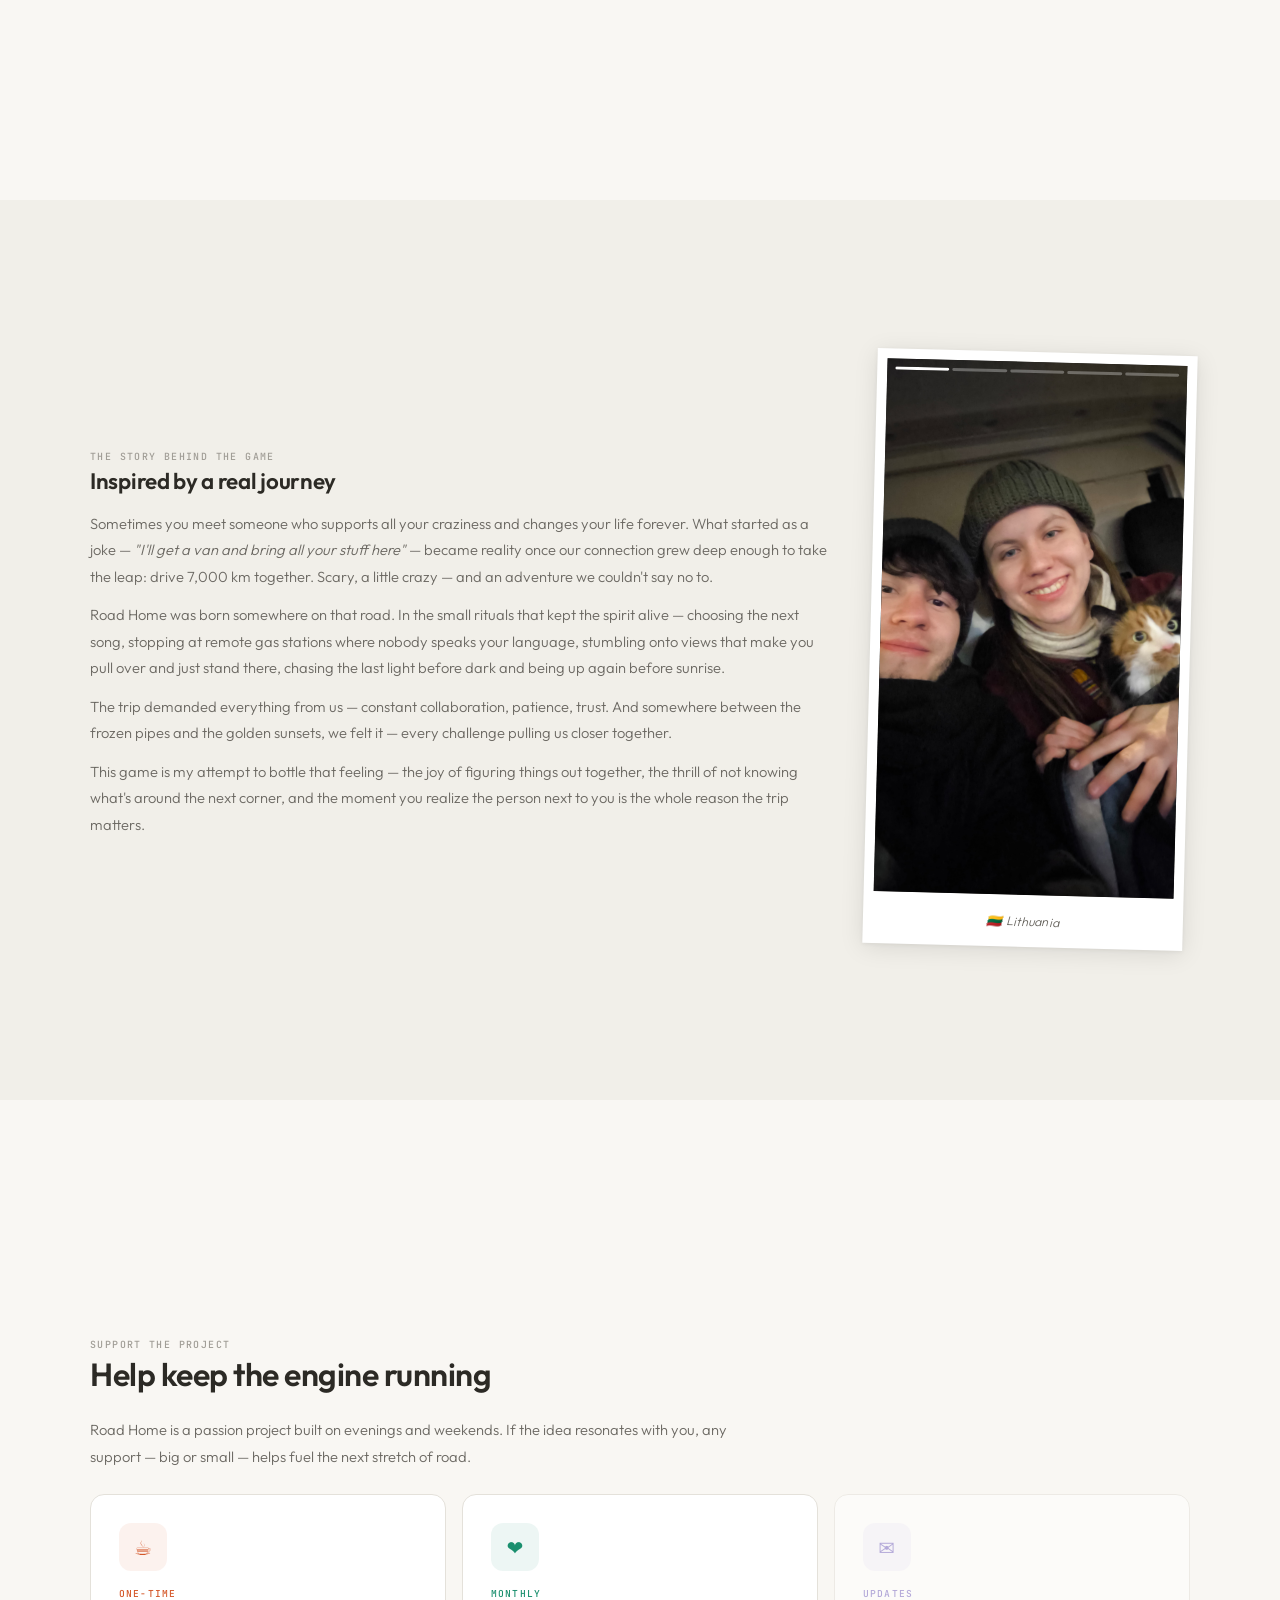
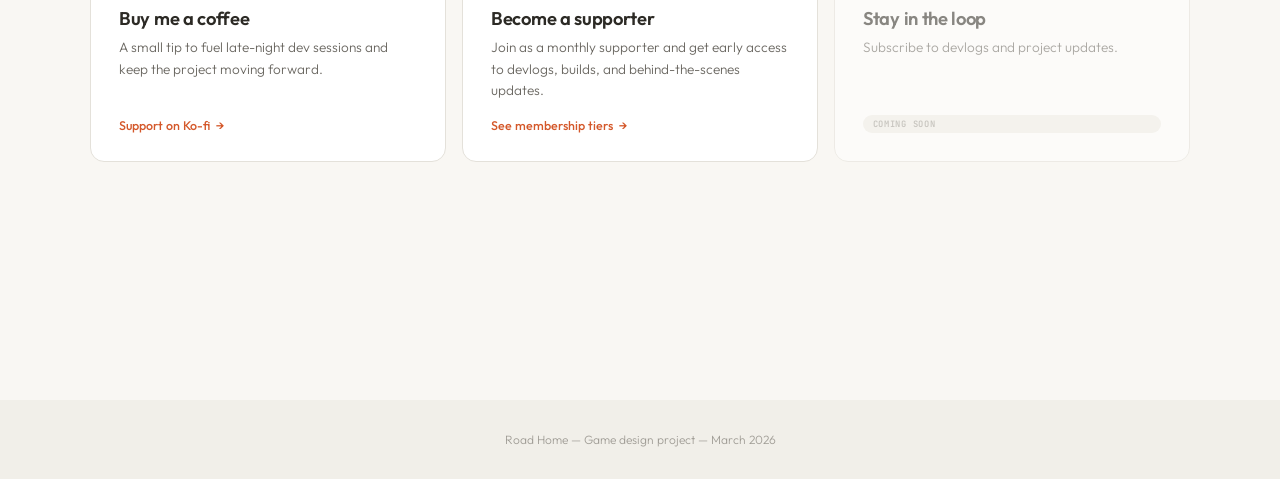
==== commit b97a6e42: "Trim gallery carousel to one image per country (Lithuania gets two) Co-Authored-By: Claude Opus 4.6 " ====
--- a/index.html
+++ b/index.html
@@ -536,13 +536,10 @@
             <div class="story-nav-right" onclick="storyNext()"></div>
           </div>
           <img class="active" src="images/gallery/the-crew-in-the-van.jpg" alt="The crew — us and the cat in the van" data-location="🇱🇹 Lithuania">
-          <img class="hidden" src="images/gallery/sunset-by-the-road.jpg" alt="Sunset by the road" data-location="🇪🇸 Spain">
-          <img class="hidden" src="images/gallery/van-meets-dinosaur.jpg" alt="The van parked next to a giant dinosaur statue" data-location="🇱🇹 Lithuania">
-          <img class="hidden" src="images/gallery/love-heart-on-snowy-windshield.jpg" alt="Love heart drawn on the snowy windshield" data-location="🇱🇹 Lithuania">
+          <img class="hidden" src="images/gallery/drone-snowy-forest-road.jpg" alt="Drone shot — van on a snowy forest road" data-location="🇱🇹 Lithuania">
+          <img class="hidden" src="images/gallery/sunset-over-the-sea.jpg" alt="Van parked at a viewpoint, sunset over the sea" data-location="🇪🇸 Spain">
           <img class="hidden" src="images/gallery/posing-by-the-alps.jpg" alt="Posing by the van with the Alps behind" data-location="🇦🇹 Austria">
-          <img class="hidden" src="images/gallery/drone-snowy-forest-road.jpg" alt="Drone shot — van on a snowy forest road" data-location="🇱🇹 Lithuania">
           <img class="hidden" src="images/gallery/drone-crossing-eu-border.jpg" alt="Drone shot — van crossing an EU border" data-location="🇫🇷 France">
-          <img class="hidden" src="images/gallery/sunset-over-the-sea.jpg" alt="Van parked at a viewpoint, sunset over the sea" data-location="🇪🇸 Spain">
         </div>
         <div class="polaroid-label" id="polaroidLabel"></div>
       </div>
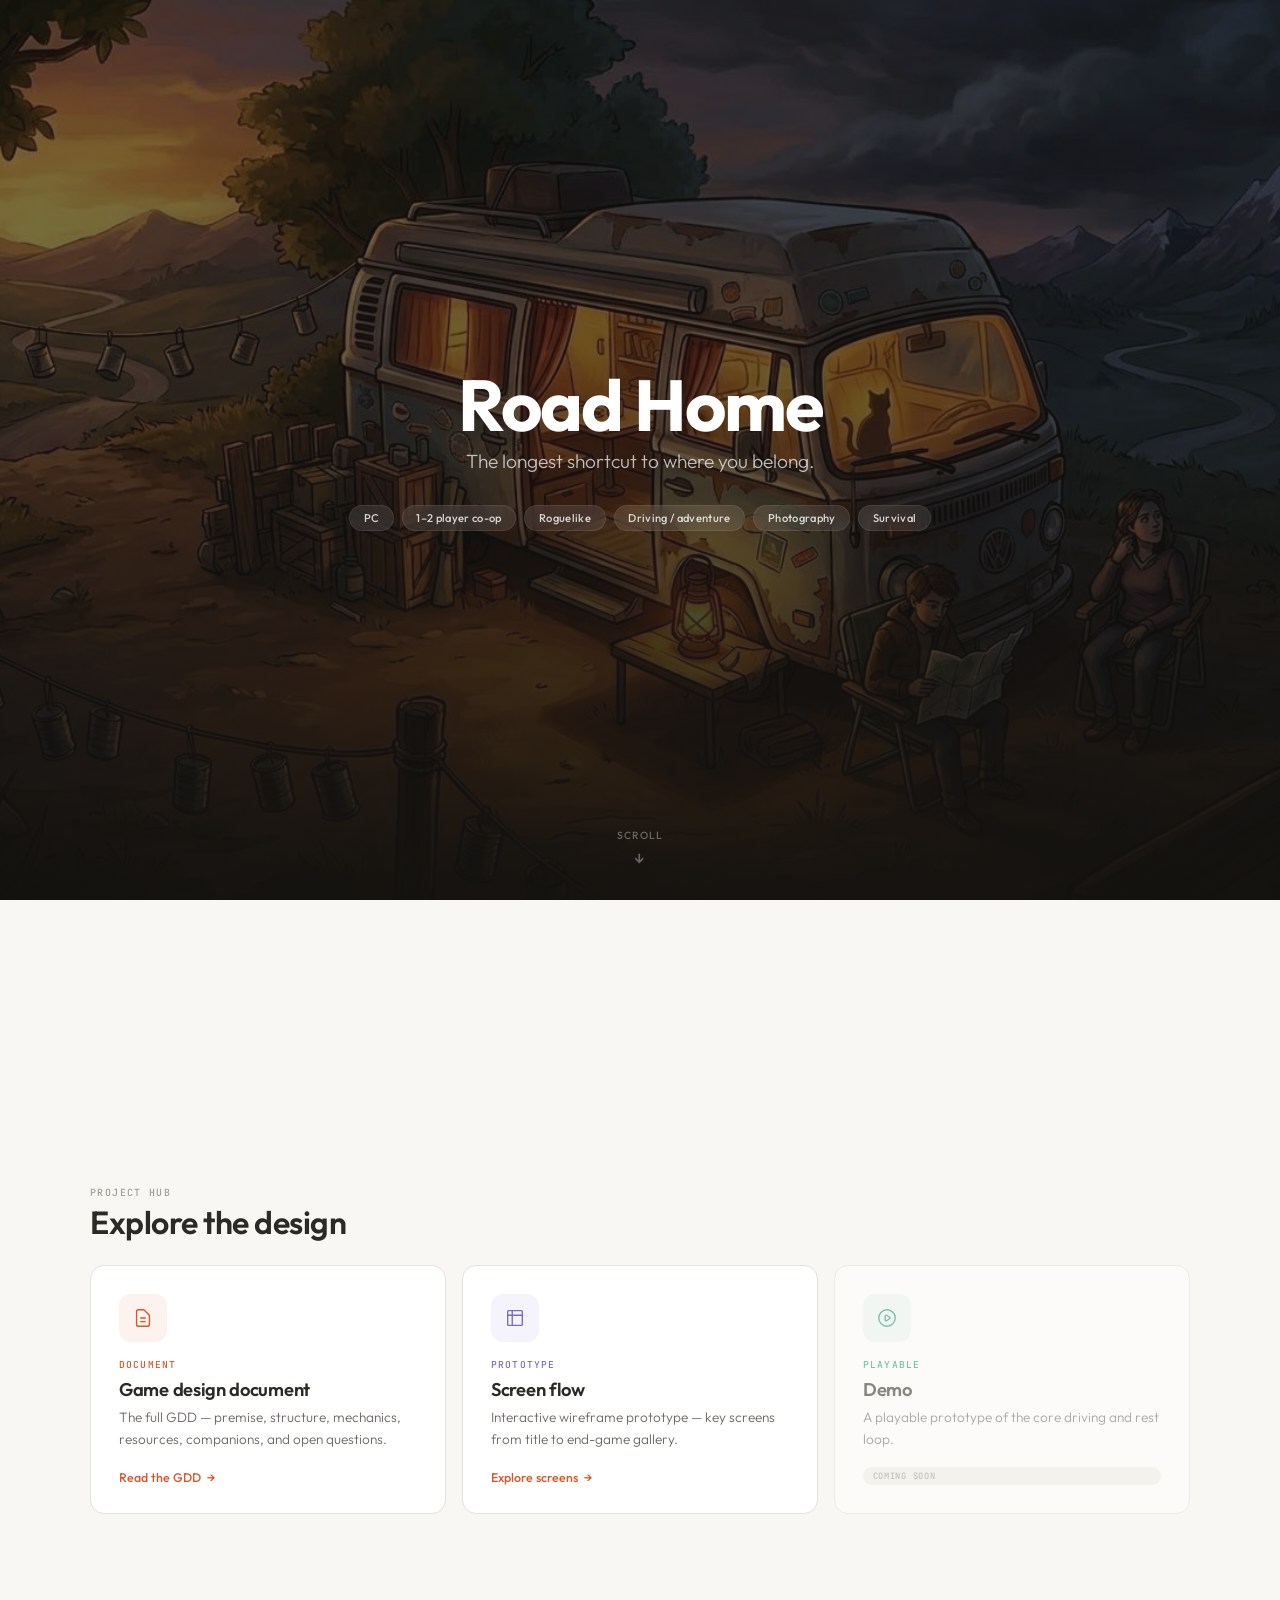
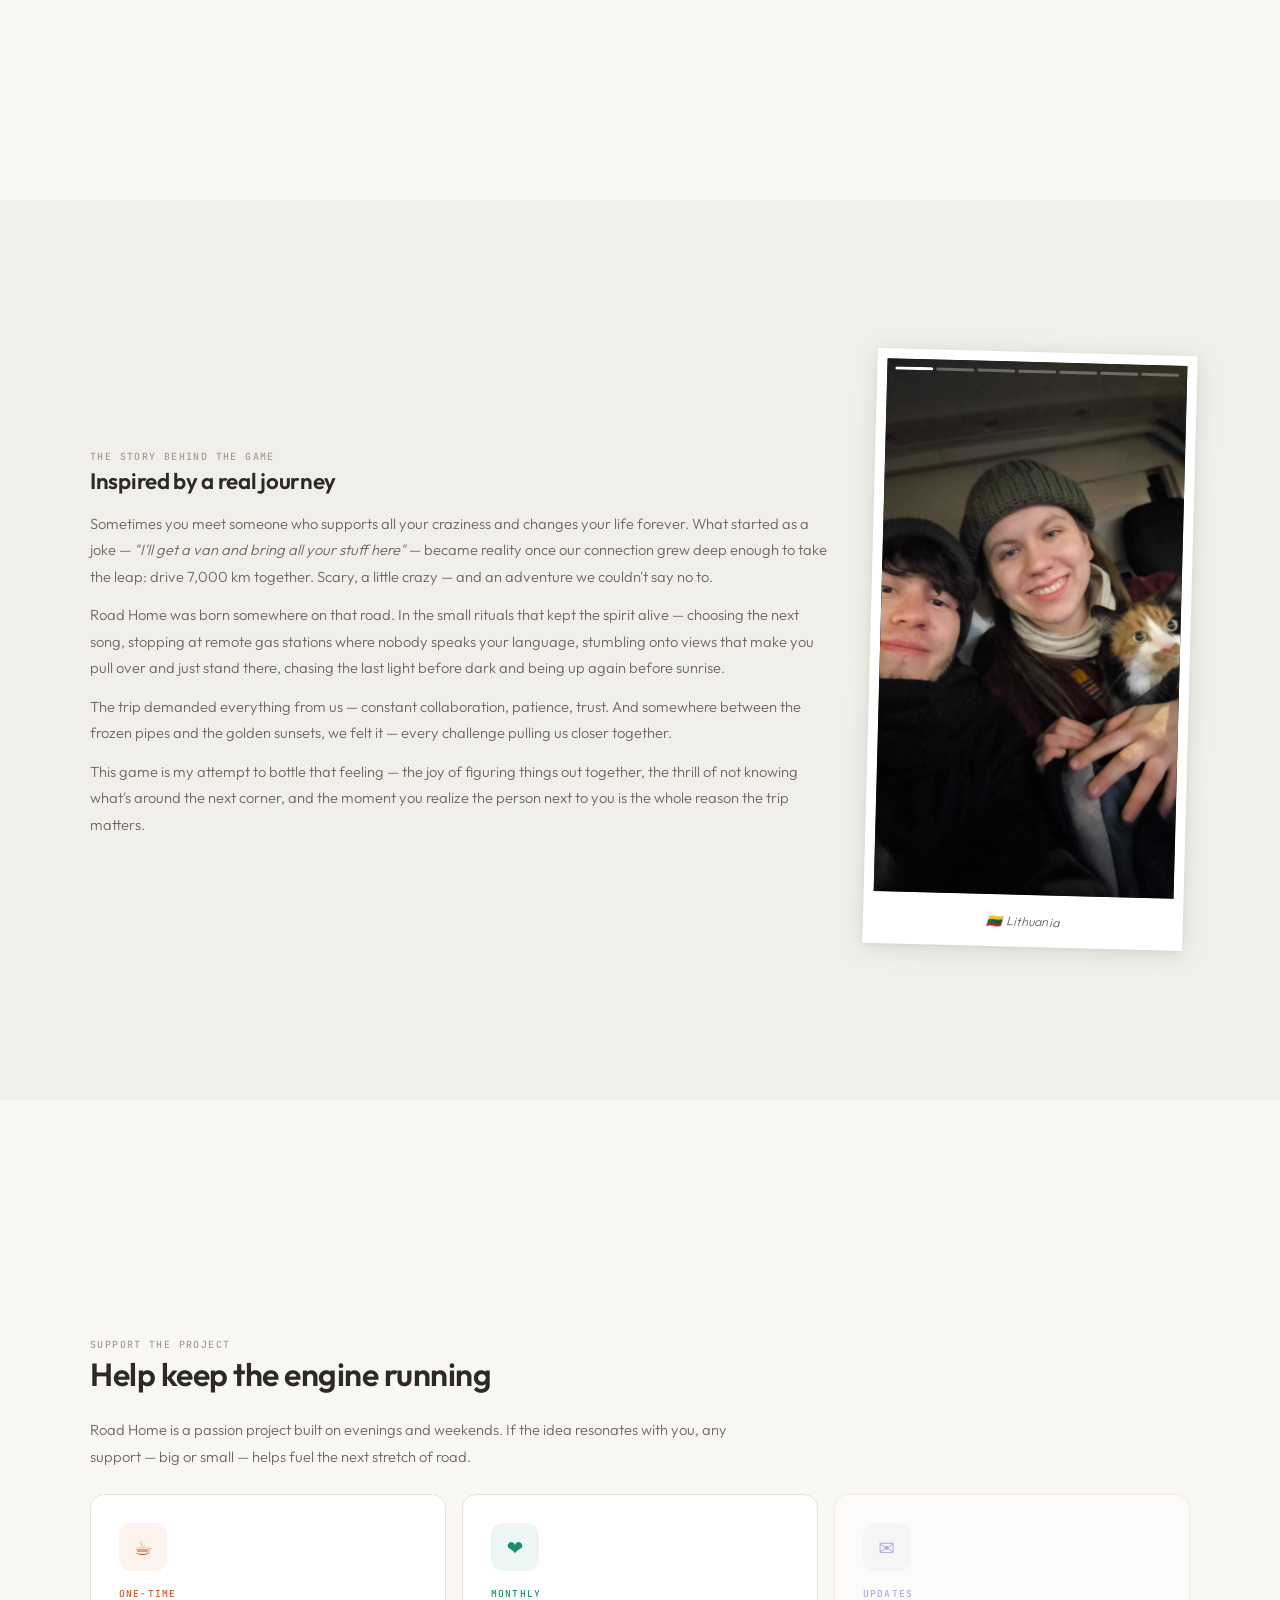
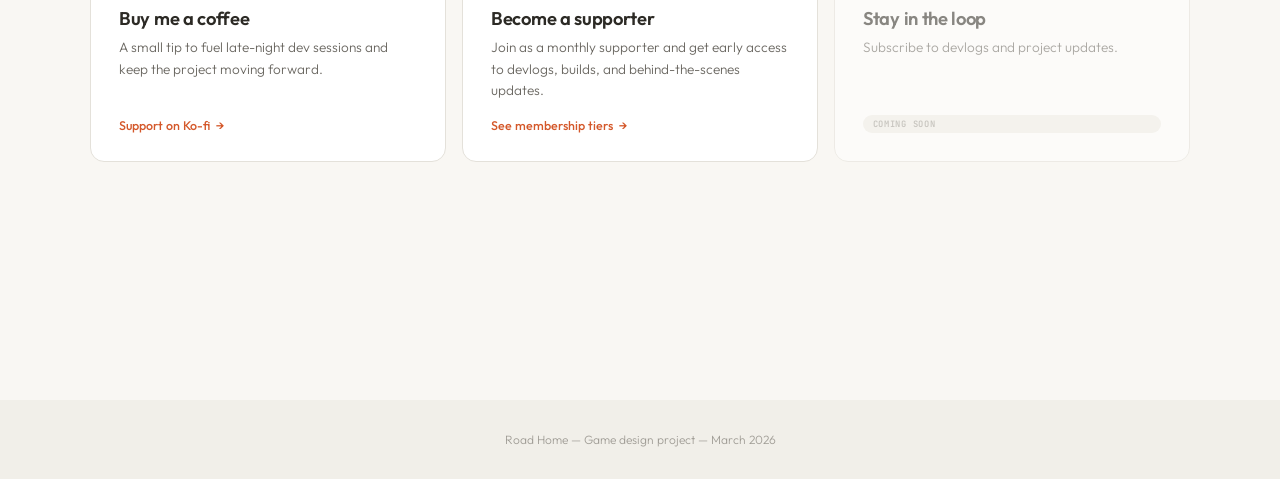
==== commit 41170a82: "Rename remaining gallery images, add Liechtenstein/Czechia/Germany to carousel One image per country" ====
--- a/index.html
+++ b/index.html
@@ -536,10 +536,12 @@
             <div class="story-nav-right" onclick="storyNext()"></div>
           </div>
           <img class="active" src="images/gallery/the-crew-in-the-van.jpg" alt="The crew — us and the cat in the van" data-location="🇱🇹 Lithuania">
-          <img class="hidden" src="images/gallery/drone-snowy-forest-road.jpg" alt="Drone shot — van on a snowy forest road" data-location="🇱🇹 Lithuania">
           <img class="hidden" src="images/gallery/sunset-over-the-sea.jpg" alt="Van parked at a viewpoint, sunset over the sea" data-location="🇪🇸 Spain">
           <img class="hidden" src="images/gallery/posing-by-the-alps.jpg" alt="Posing by the van with the Alps behind" data-location="🇦🇹 Austria">
           <img class="hidden" src="images/gallery/drone-crossing-eu-border.jpg" alt="Drone shot — van crossing an EU border" data-location="🇫🇷 France">
+          <img class="hidden" src="images/gallery/vaduz-castle.jpg" alt="Vaduz Castle on the hill" data-location="🇱🇮 Liechtenstein">
+          <img class="hidden" src="images/gallery/drone-van-by-the-river.jpg" alt="Drone shot — van parked by the river" data-location="🇨🇿 Czechia">
+          <img class="hidden" src="images/gallery/cooking-in-the-van.jpg" alt="Cooking inside the van with the door open" data-location="🇩🇪 Germany">
         </div>
         <div class="polaroid-label" id="polaroidLabel"></div>
       </div>
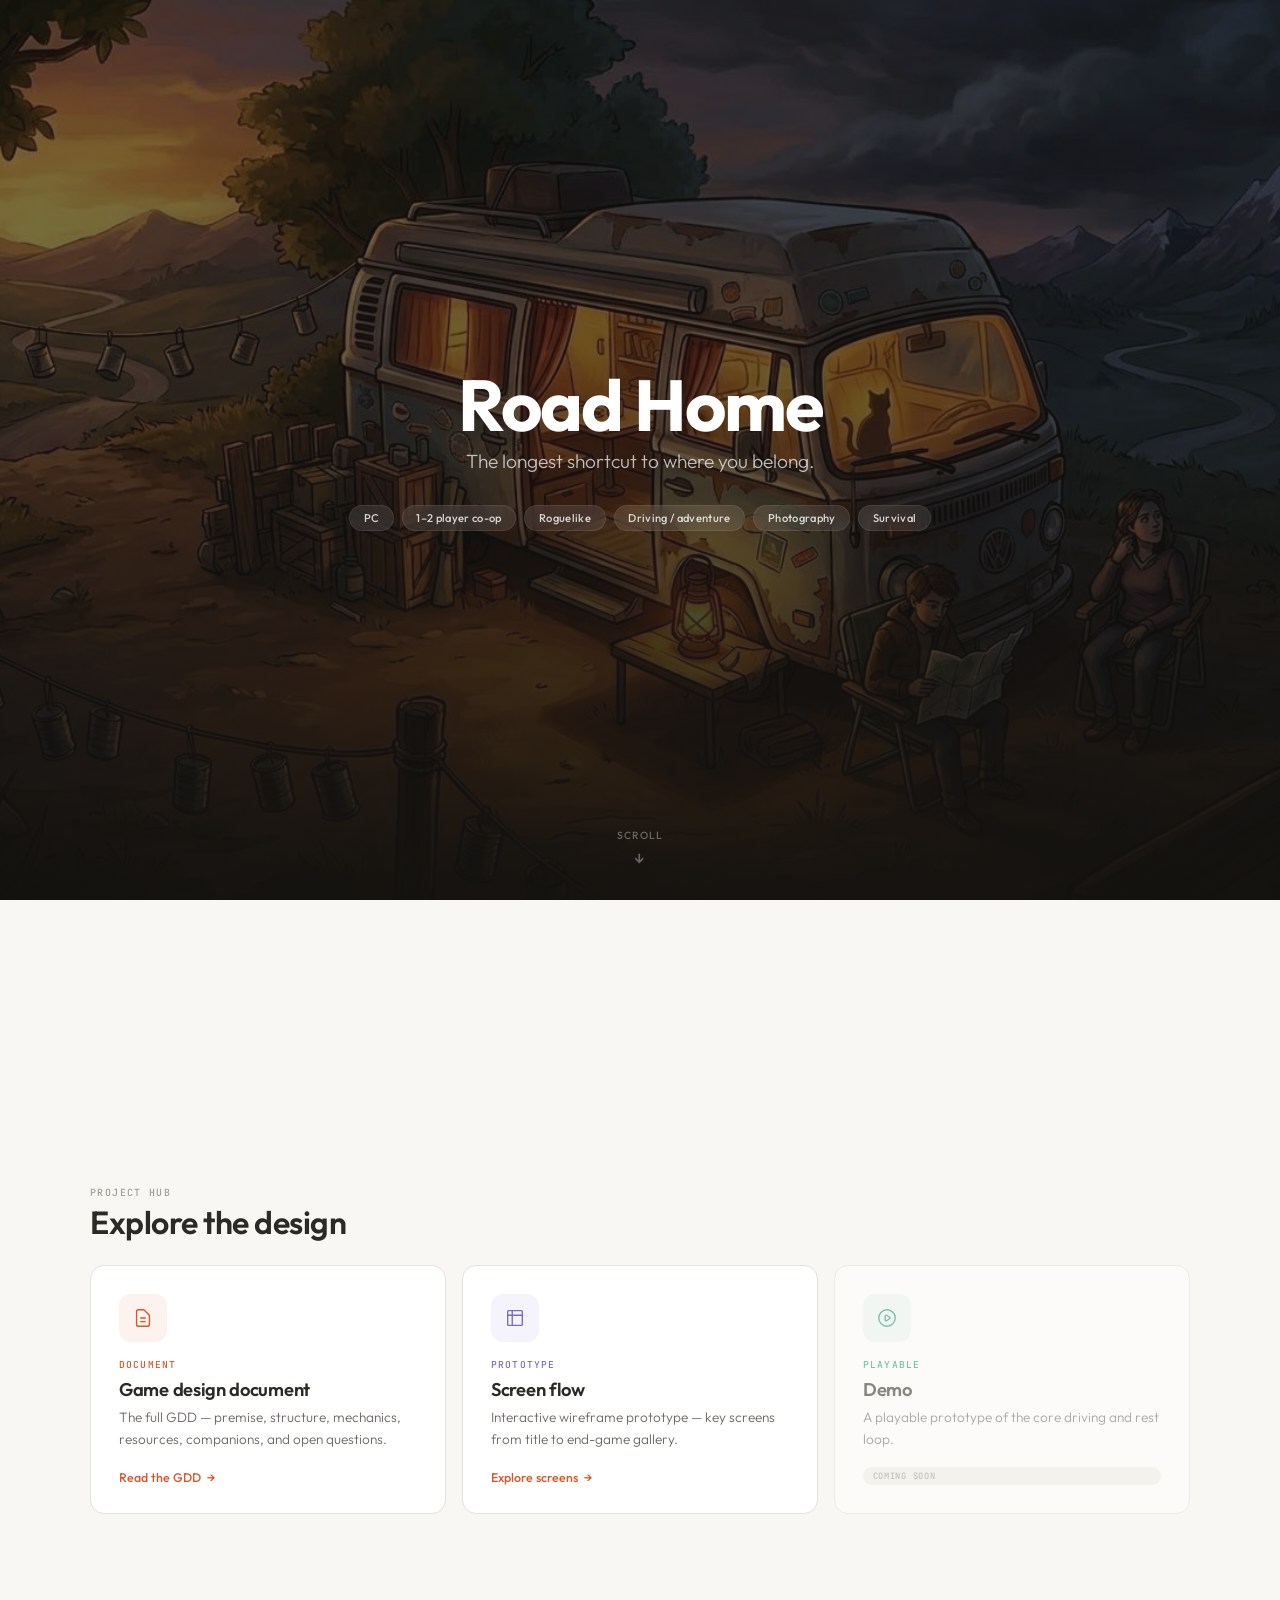
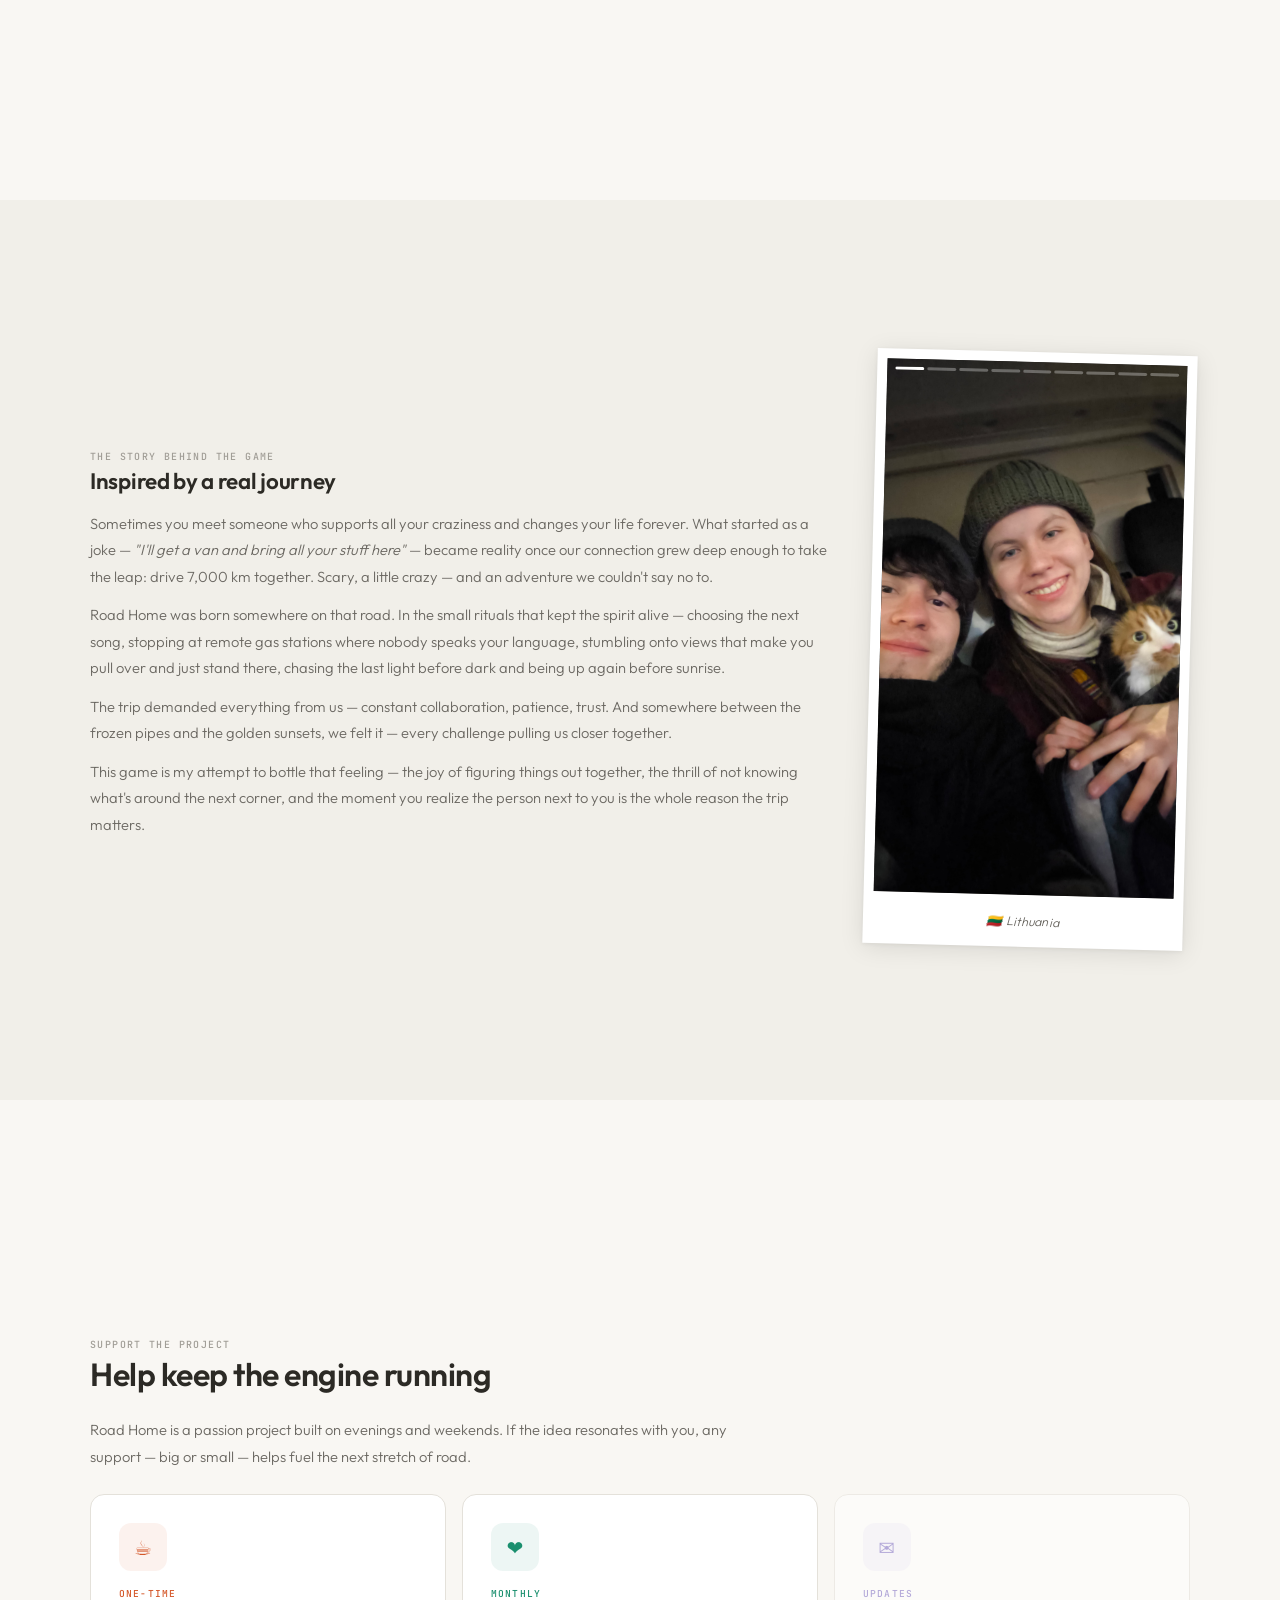
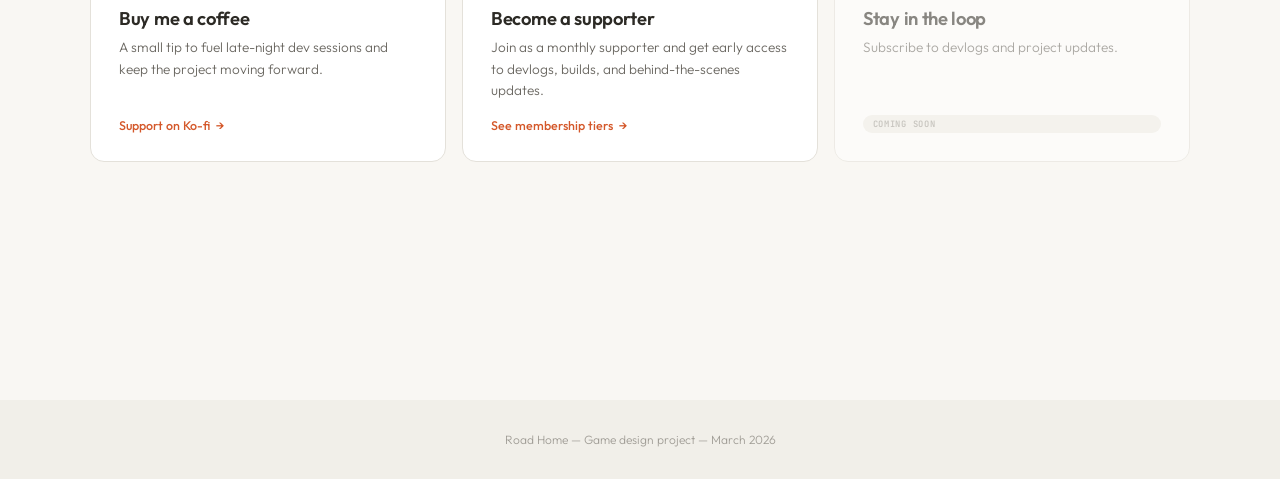
==== commit f8c52125: "Add Switzerland, Poland; replace Austria with drone; clean up gallery 9 images, one per country: Lit" ====
--- a/index.html
+++ b/index.html
@@ -537,11 +537,13 @@
           </div>
           <img class="active" src="images/gallery/the-crew-in-the-van.jpg" alt="The crew — us and the cat in the van" data-location="🇱🇹 Lithuania">
           <img class="hidden" src="images/gallery/sunset-over-the-sea.jpg" alt="Van parked at a viewpoint, sunset over the sea" data-location="🇪🇸 Spain">
-          <img class="hidden" src="images/gallery/posing-by-the-alps.jpg" alt="Posing by the van with the Alps behind" data-location="🇦🇹 Austria">
+          <img class="hidden" src="images/gallery/drone-snowy-crossroads.jpg" alt="Drone shot — van at a snowy crossroads" data-location="🇦🇹 Austria">
+          <img class="hidden" src="images/gallery/driving-through-switzerland.jpg" alt="Driving through the Swiss mountains" data-location="🇨🇭 Switzerland">
           <img class="hidden" src="images/gallery/drone-crossing-eu-border.jpg" alt="Drone shot — van crossing an EU border" data-location="🇫🇷 France">
           <img class="hidden" src="images/gallery/vaduz-castle.jpg" alt="Vaduz Castle on the hill" data-location="🇱🇮 Liechtenstein">
           <img class="hidden" src="images/gallery/drone-van-by-the-river.jpg" alt="Drone shot — van parked by the river" data-location="🇨🇿 Czechia">
           <img class="hidden" src="images/gallery/cooking-in-the-van.jpg" alt="Cooking inside the van with the door open" data-location="🇩🇪 Germany">
+          <img class="hidden" src="images/gallery/cat-at-the-train-station.jpg" alt="Carrying the cat at the train station" data-location="🇵🇱 Poland">
         </div>
         <div class="polaroid-label" id="polaroidLabel"></div>
       </div>
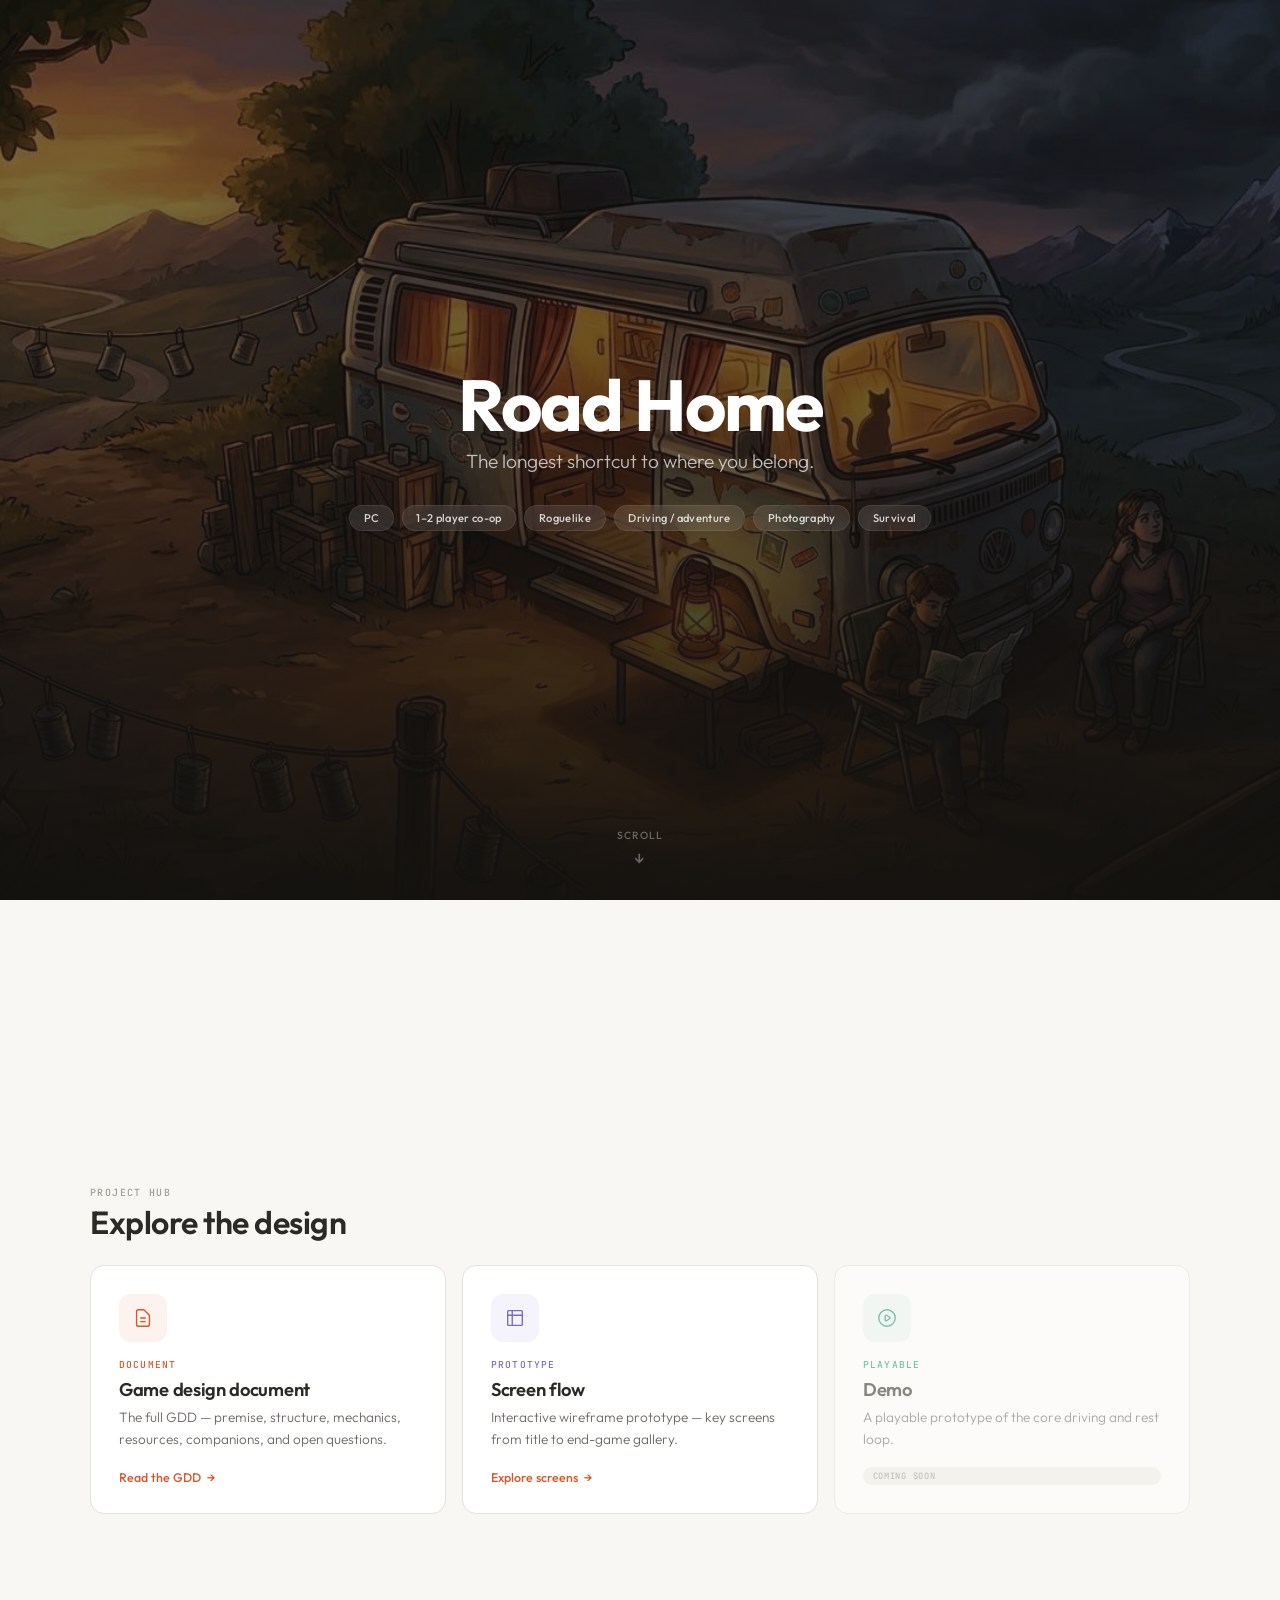
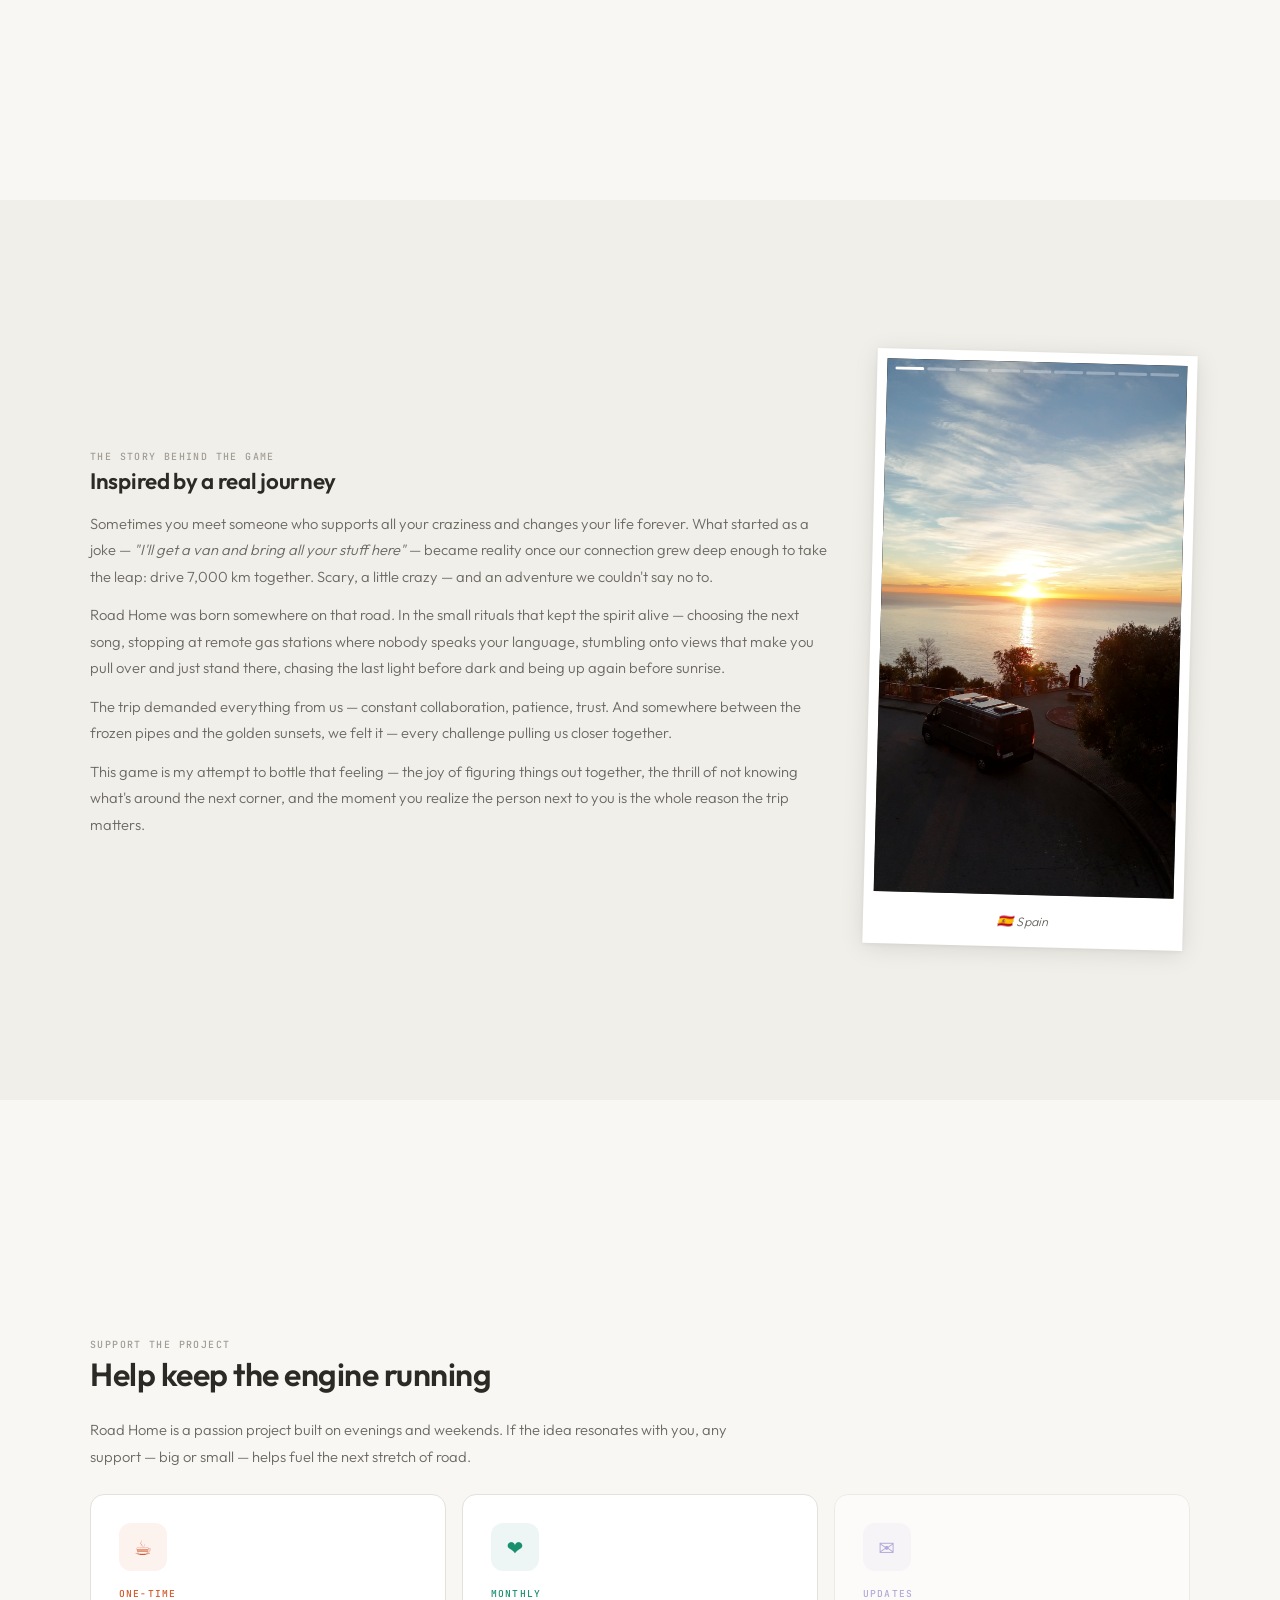
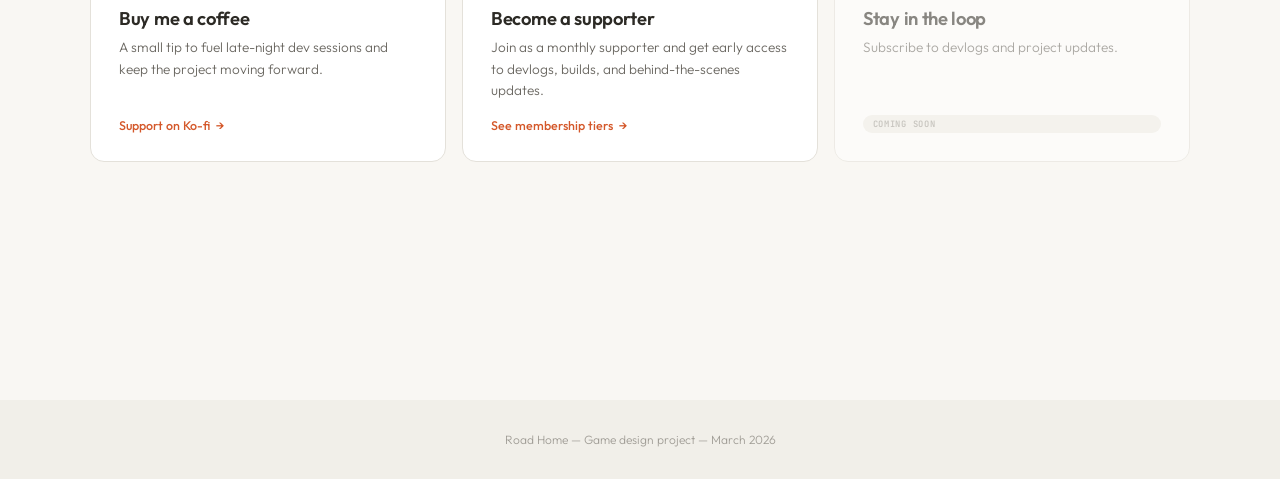
==== commit 72c540b9: "Replace Germany gallery image with morning view from the van Co-Authored-By: Claude Opus 4.6 (1M con" ====
--- a/index.html
+++ b/index.html
@@ -542,7 +542,7 @@
           <img class="hidden" src="images/gallery/drone-crossing-eu-border.jpg" alt="Drone shot — van crossing an EU border" data-location="🇫🇷 France">
           <img class="hidden" src="images/gallery/vaduz-castle.jpg" alt="Vaduz Castle on the hill" data-location="🇱🇮 Liechtenstein">
           <img class="hidden" src="images/gallery/drone-van-by-the-river.jpg" alt="Drone shot — van parked by the river" data-location="🇨🇿 Czechia">
-          <img class="hidden" src="images/gallery/cooking-in-the-van.jpg" alt="Cooking inside the van with the door open" data-location="🇩🇪 Germany">
+          <img class="hidden" src="images/gallery/morning-view-from-the-van.jpg" alt="Early morning view from inside the van" data-location="🇩🇪 Germany">
           <img class="hidden" src="images/gallery/cat-at-the-train-station.jpg" alt="Carrying the cat at the train station" data-location="🇵🇱 Poland">
         </div>
         <div class="polaroid-label" id="polaroidLabel"></div>
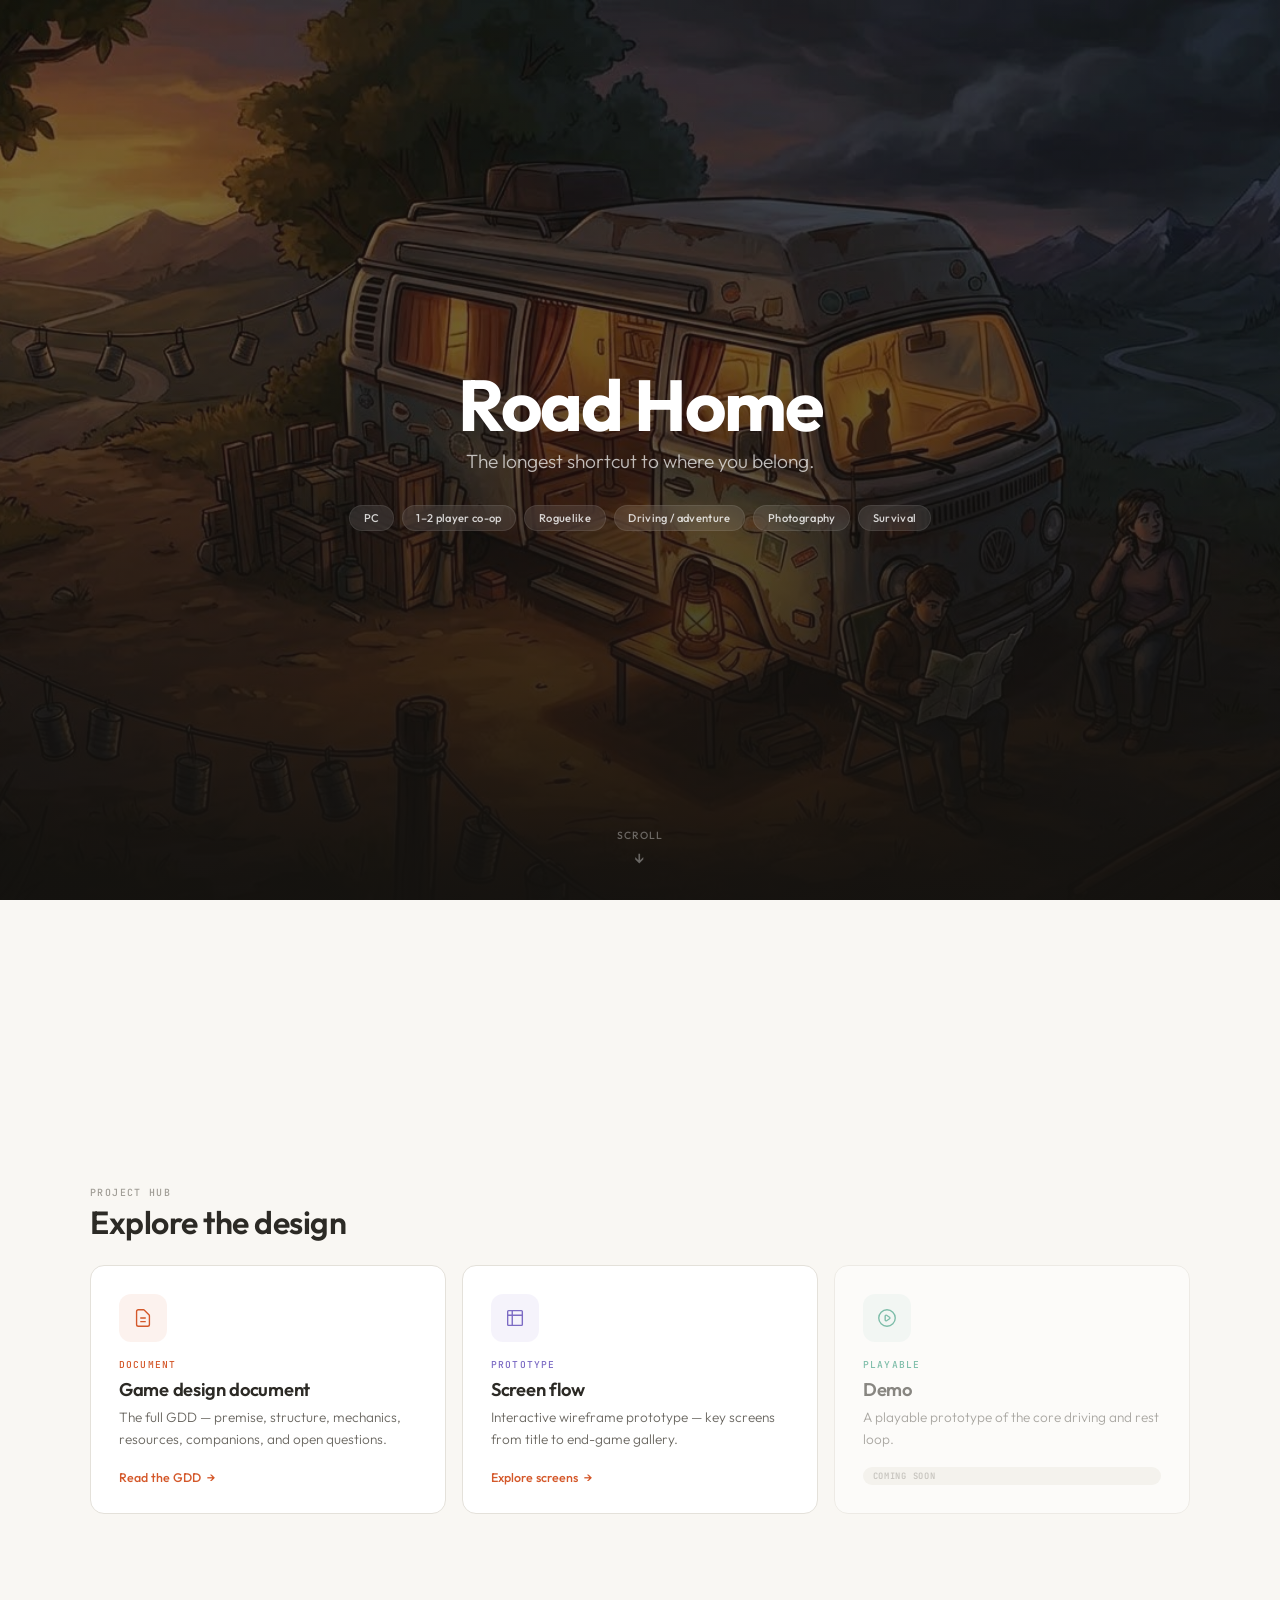
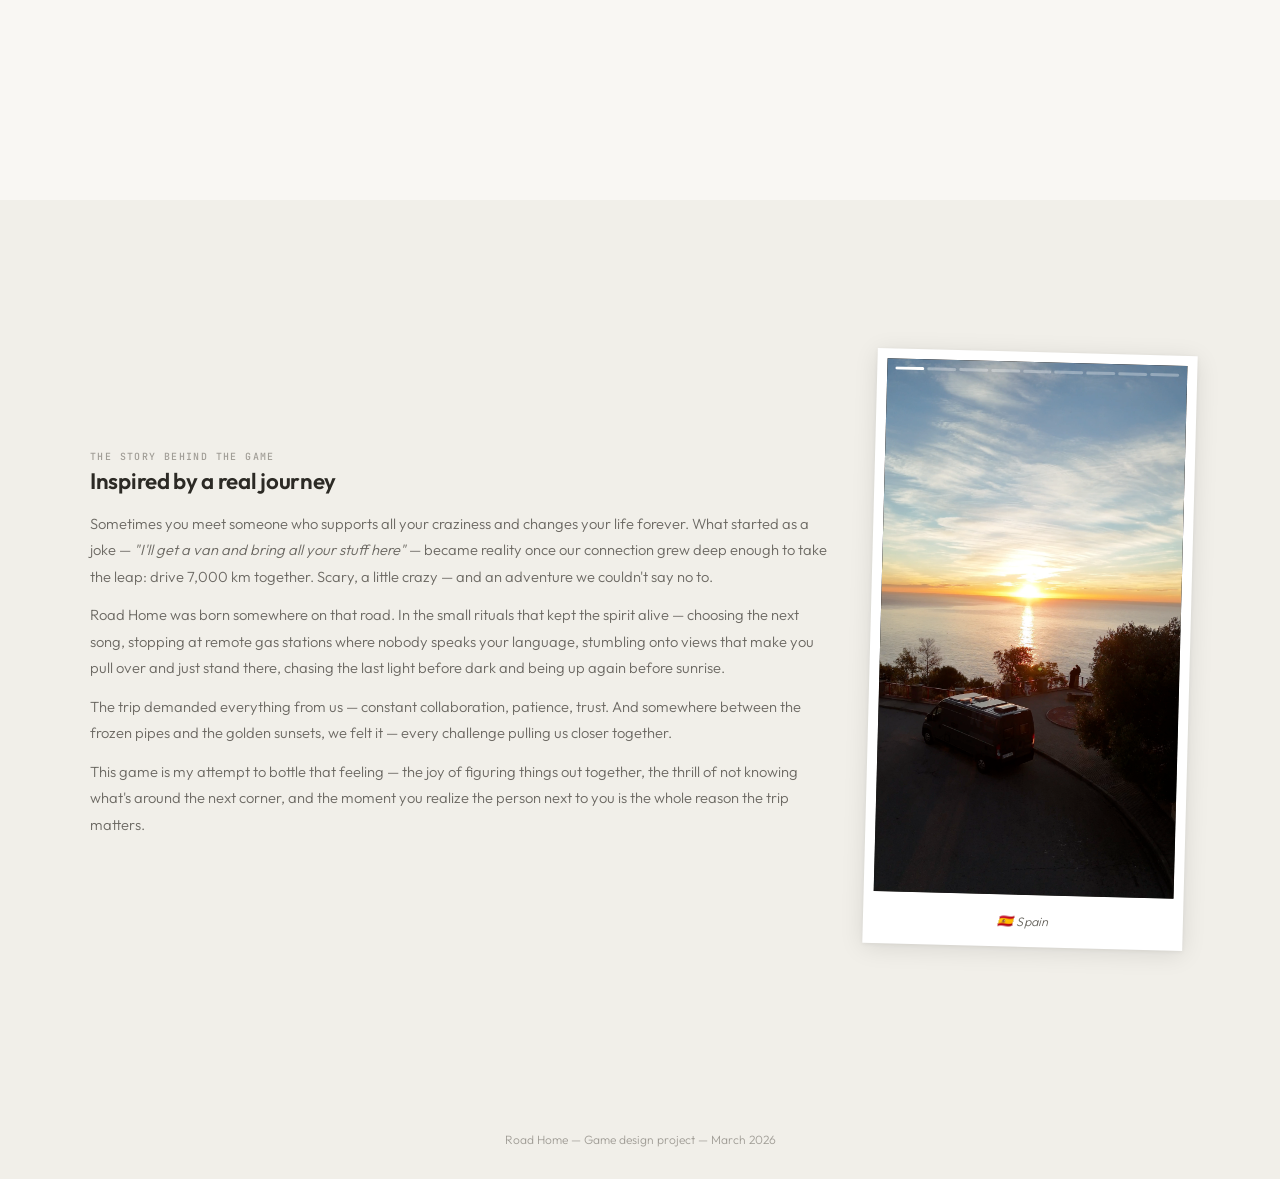
==== commit 8faef873: "Hide support section, fix LinkedIn URL, add icons to nav header - Hide support section on landing pa" ====
--- a/index.html
+++ b/index.html
@@ -551,8 +551,8 @@
   </div>
 </div>
 
-<!-- SUPPORT -->
-<div class="section-screen" style="background:var(--bg)">
+<!-- SUPPORT (hidden for now) -->
+<div class="section-screen" style="display:none;background:var(--bg)">
   <div class="section-inner">
     <div class="section-label">Support the project</div>
     <div class="section-title">Help keep the engine running</div>
--- a/shared-nav.css
+++ b/shared-nav.css
@@ -26,6 +26,15 @@
   align-items: center;
   gap: 0.25rem;
 }
+.nav-header-tabs a, .nav-tab-locked {
+  display: inline-flex;
+  align-items: center;
+  gap: 0.35rem;
+}
+.nav-header-tabs a svg, .nav-tab-locked svg {
+  vertical-align: middle;
+  flex-shrink: 0;
+}
 .nav-header-tabs a {
   text-decoration: none;
   color: var(--muted, #6B6862);
